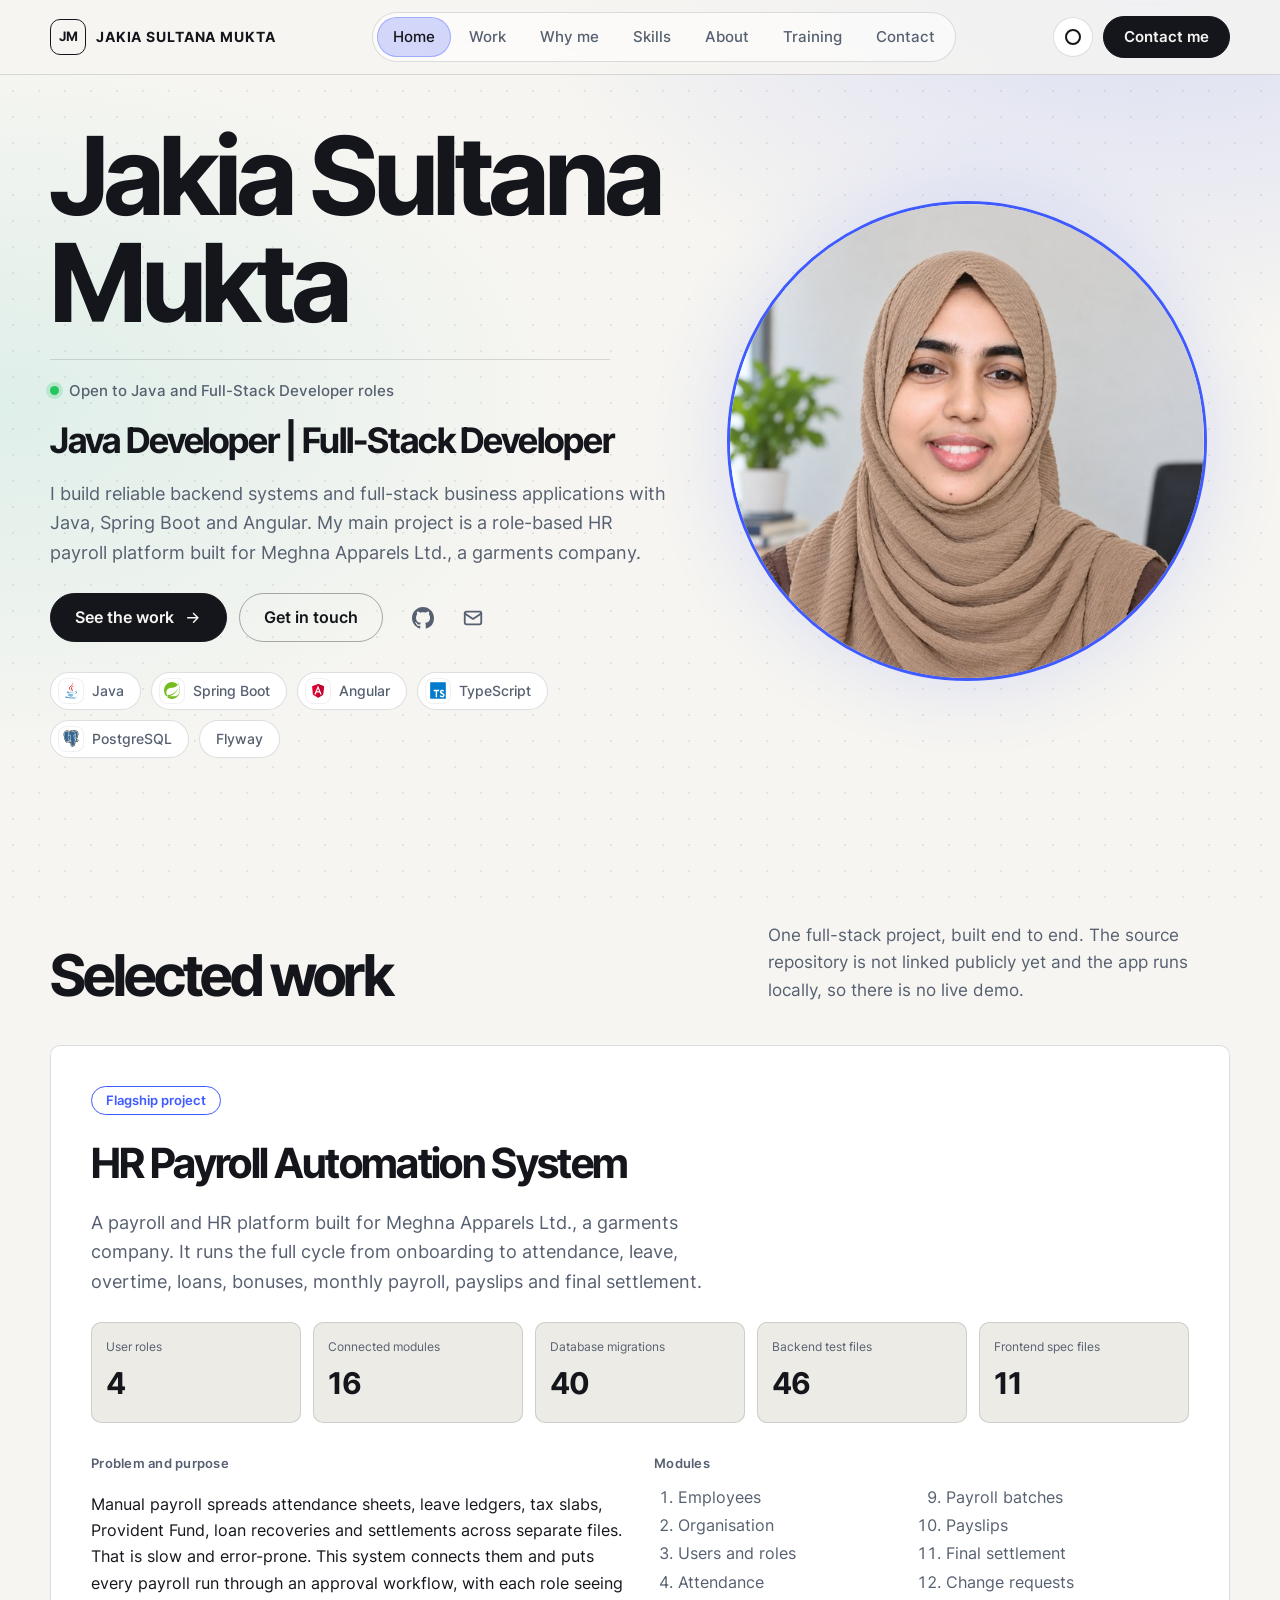
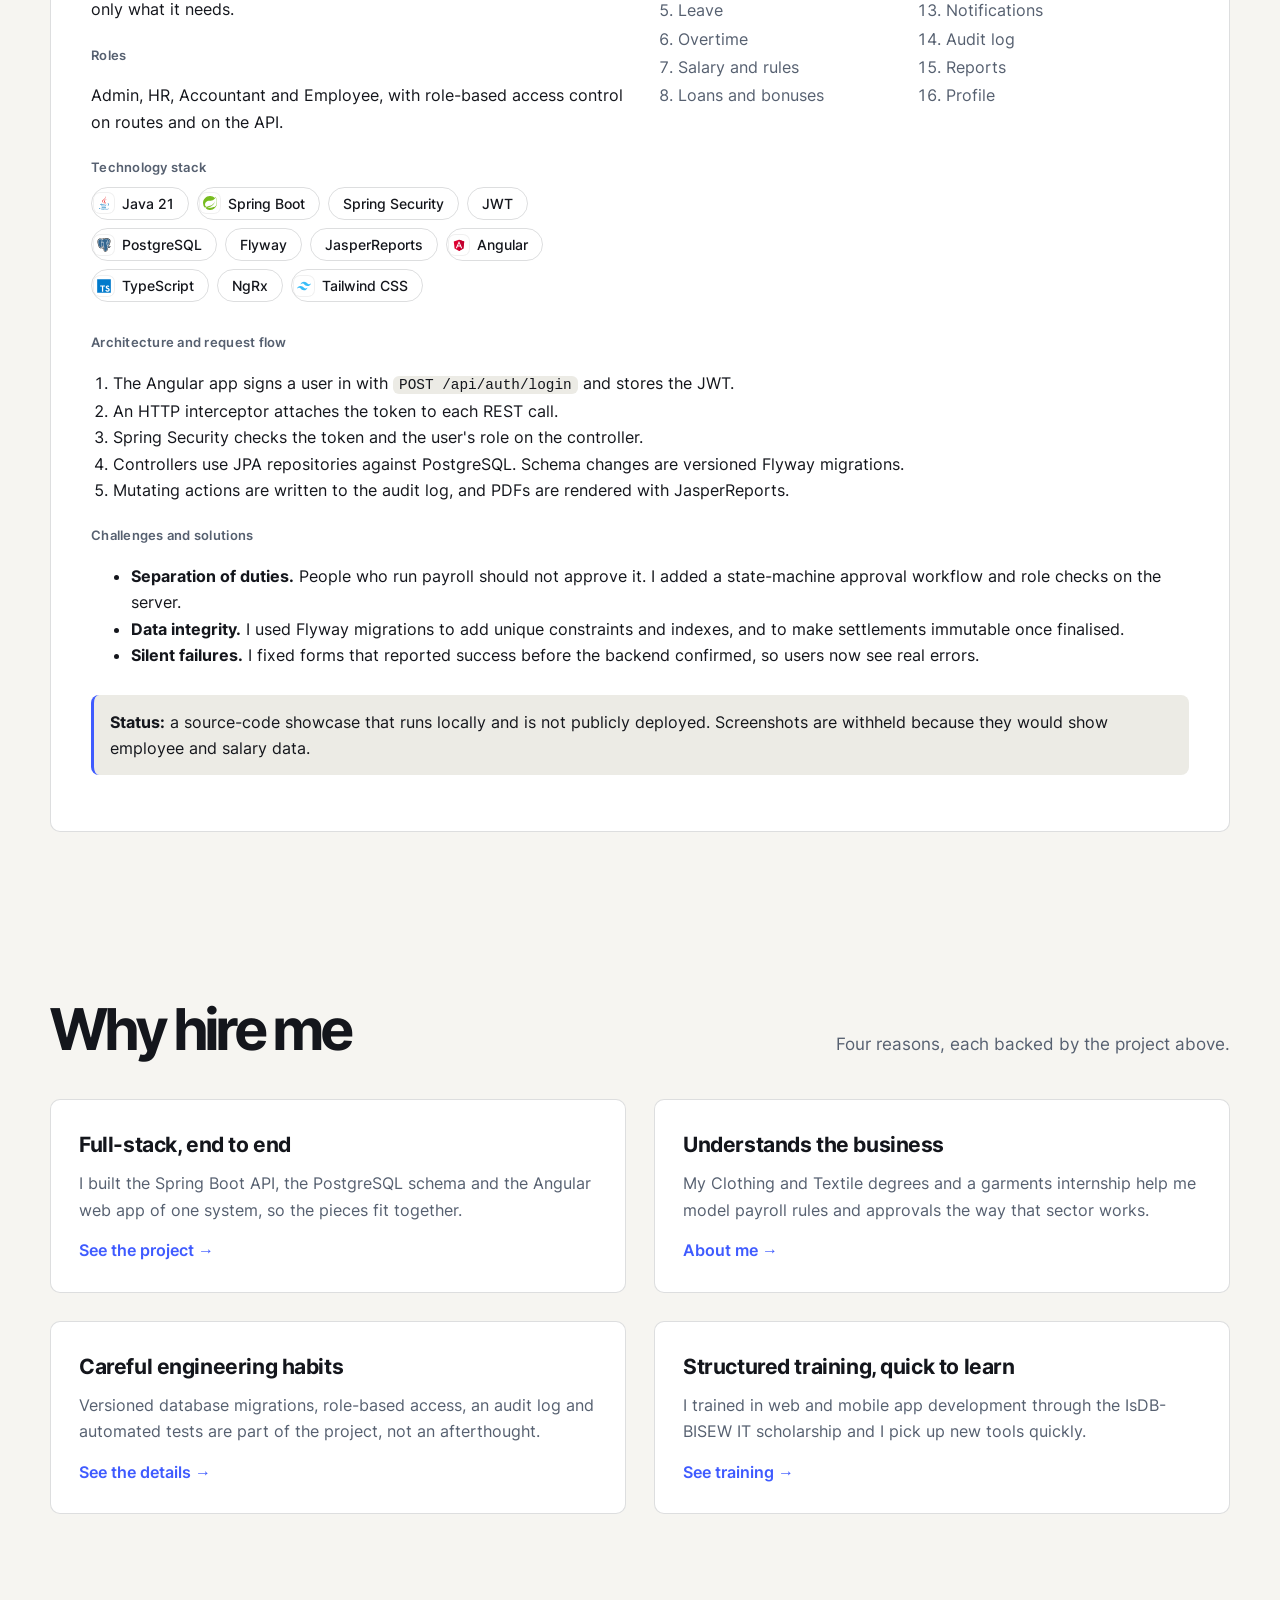
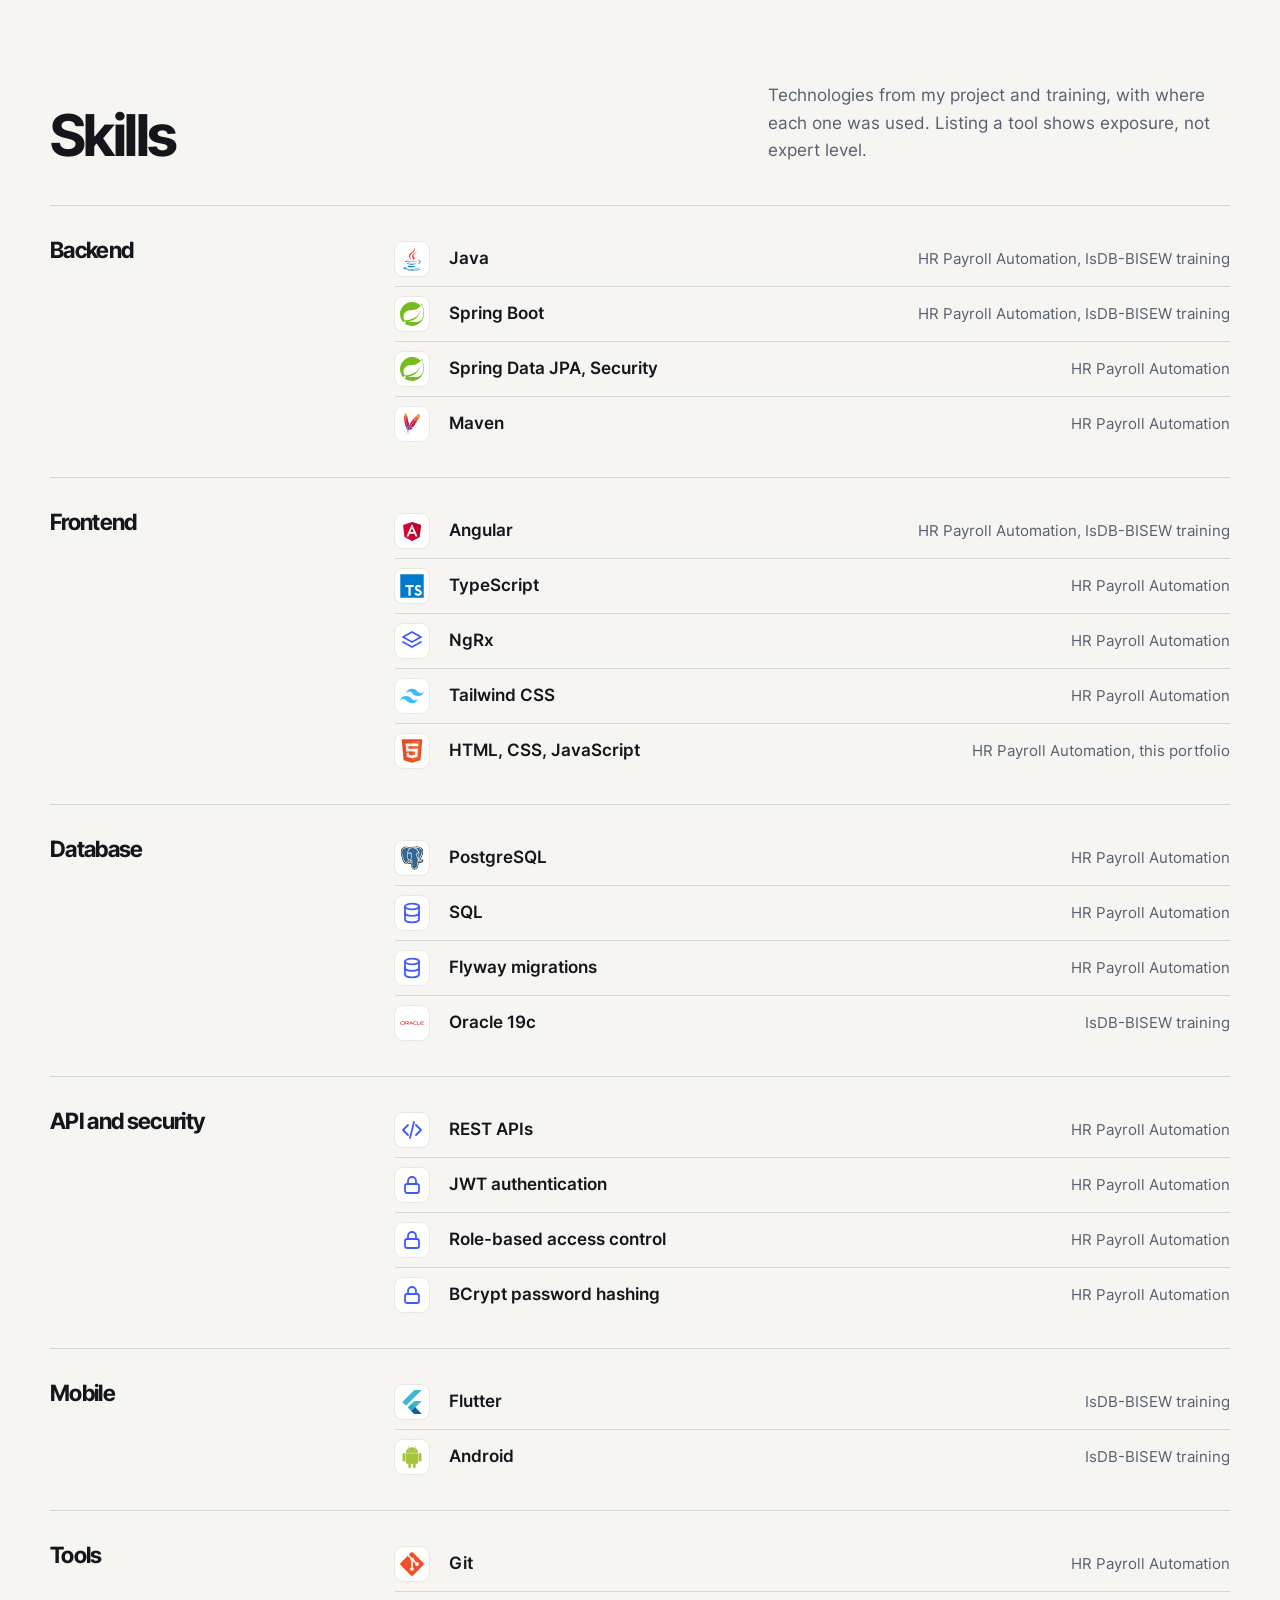
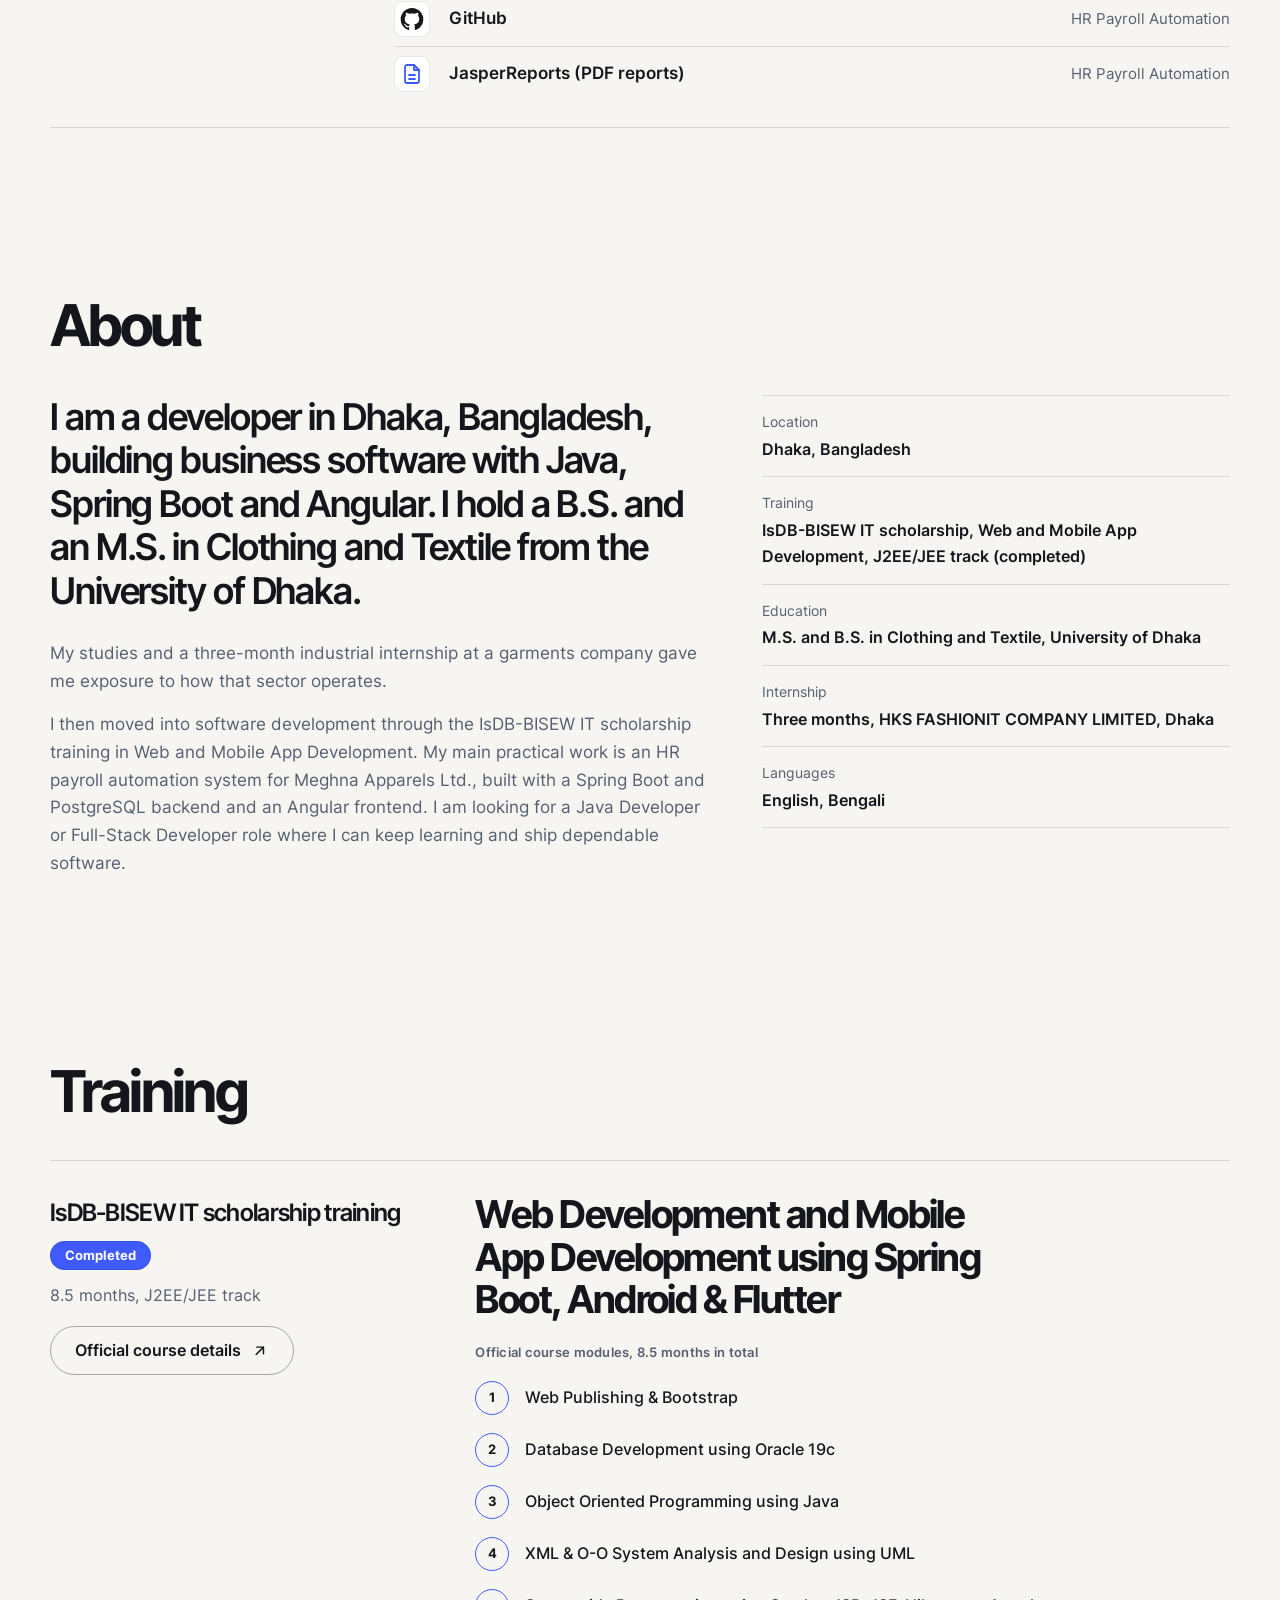
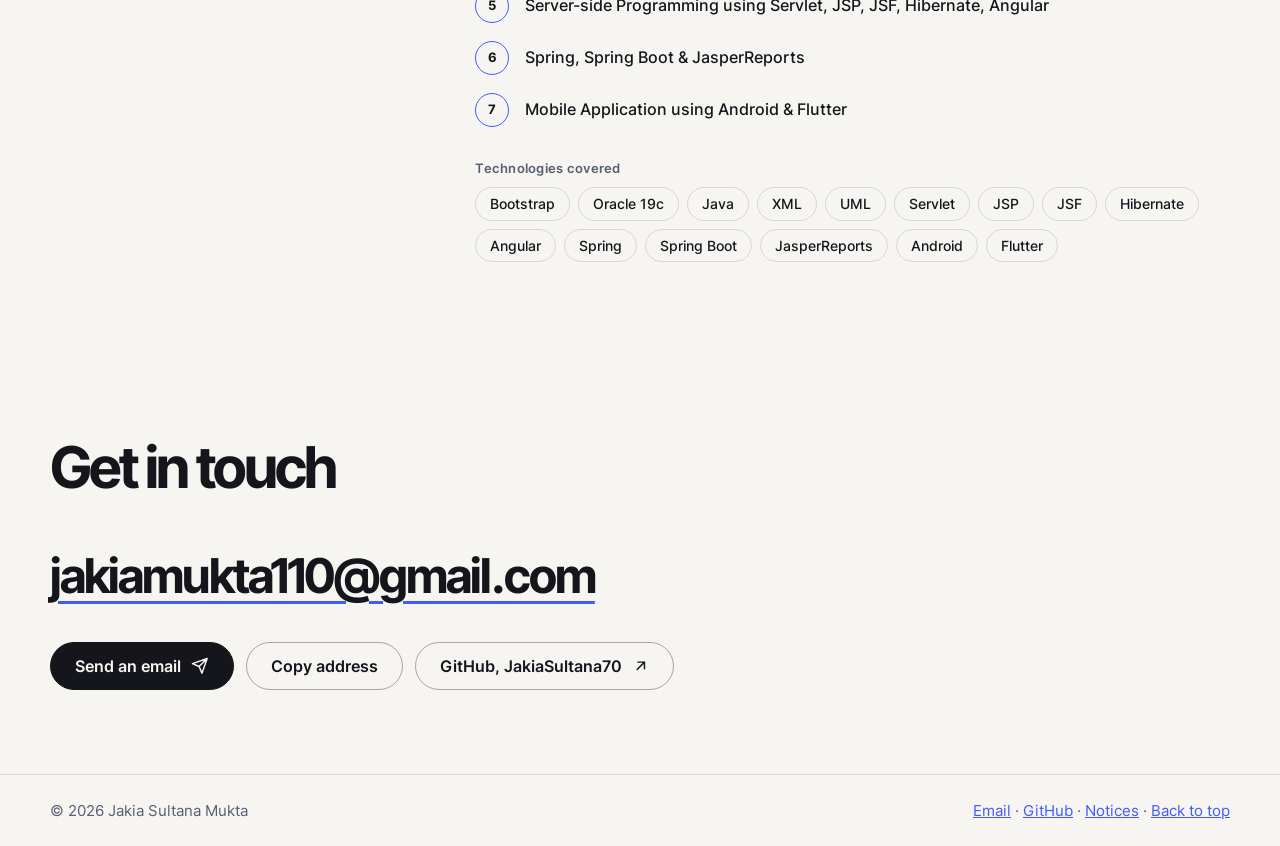
==== index.html @ d638c85c "Add portfolio website Static HTML/CSS/JS portfolio for Jakia Sultana Mukta, with third-party notices" ====
<!doctype html>
<html lang="en">
<head>
<meta charset="utf-8">
<meta name="viewport" content="width=device-width, initial-scale=1">
<title>Jakia Sultana Mukta | Java &amp; Full-Stack Developer</title>
<meta name="description" content="Portfolio of Jakia Sultana Mukta, a Java and Full-Stack developer in Dhaka, Bangladesh. Spring Boot, Angular, PostgreSQL and a full HR payroll automation project.">
<meta name="theme-color" content="#090b11">
<link rel="icon" href="favicon.svg" type="image/svg+xml">
<meta property="og:type" content="website">
<meta property="og:title" content="Jakia Sultana Mukta | Java &amp; Full-Stack Developer">
<meta property="og:description" content="Java backend and full-stack business applications: Spring Boot, Angular, PostgreSQL.">
<meta property="og:image" content="https://jakiasultana70.github.io/portfolio/assets/images/og-card.png">
<meta property="og:image:width" content="1200">
<meta property="og:image:height" content="630">
<meta property="og:image:alt" content="Jakia Sultana Mukta, Java Developer and Full-Stack Developer, Dhaka, Bangladesh">
<meta name="twitter:card" content="summary_large_image">
<script>
try{var t=localStorage.getItem('theme');if(t==='light'||t==='dark')document.documentElement.setAttribute('data-theme',t)}catch(e){}
document.documentElement.classList.add('js');
</script>
<link rel="preload" href="assets/fonts/inter-latin-wght-normal.woff2" as="font" type="font/woff2" crossorigin>
<link rel="stylesheet" href="styles.css">
</head>
<body>
<a class="skip" href="#main">Skip to content</a>

<header class="site-header">
  <div class="bar container">
    <a class="brand" href="#home" aria-label="Jakia Sultana Mukta, home">
      <span class="logo" aria-hidden="true">JM</span><span class="brand-name">Jakia Sultana Mukta</span>
    </a>
    <nav class="pill" aria-label="Primary">
      <button class="menu-btn" id="menuBtn" aria-expanded="false" aria-controls="navList">Menu</button>
      <ul class="nav-list" id="navList">
        <li><a href="#home">Home</a></li>
        <li><a href="#projects">Work</a></li>
        <li><a href="#why">Why me</a></li>
        <li><a href="#skills">Skills</a></li>
        <li><a href="#about">About</a></li>
        <li><a href="#training">Training</a></li>
        <li><a href="#contact">Contact</a></li>
      </ul>
    </nav>
    <div class="bar-actions">
      <button class="theme-btn" id="themeBtn" type="button" aria-label="Switch to light theme" aria-pressed="true">
        <span class="theme-ico" aria-hidden="true"></span>
      </button>
      <a class="btn solid small" href="#contact">Contact me</a>
    </div>
  </div>
</header>

<main id="main">
<section id="home" class="hero">
  <div class="container hero-grid">
    <div class="hero-text">
      <h1>Jakia Sultana <span>Mukta</span></h1>
      <p class="avail"><span class="dot" aria-hidden="true"></span>Open to Java and Full-Stack Developer roles</p>
      <p class="role">Java Developer | Full-Stack Developer</p>
      <p class="lead">I build reliable backend systems and full-stack business applications with Java, Spring Boot and Angular. My main project is a role-based HR payroll platform built for Meghna Apparels Ltd., a garments company.</p>
      <div class="cta">
        <a class="btn solid" href="#projects">See the work <svg class="ico arrow" viewBox="0 0 24 24" fill="none" stroke="currentColor" stroke-width="2" stroke-linecap="round" stroke-linejoin="round" aria-hidden="true" focusable="false"><path d="M5 12h14M13 6l6 6-6 6"/></svg></a>
        <a class="btn" href="#contact">Get in touch</a>
        <ul class="socials" aria-label="Social links">
          <li><a href="https://github.com/JakiaSultana70" target="_blank" rel="noopener noreferrer" aria-label="Visit my GitHub profile (opens in a new tab)"><svg class="" viewBox="0 0 16 16" aria-hidden="true" focusable="false"><path fill="currentColor" d="M8 0C3.58 0 0 3.58 0 8c0 3.54 2.29 6.53 5.47 7.59.4.07.55-.17.55-.38 0-.19-.01-.82-.01-1.49-2.01.37-2.53-.49-2.69-.94-.09-.23-.48-.94-.82-1.13-.28-.15-.68-.52-.01-.53.63-.01 1.08.58 1.23.82.72 1.21 1.87.87 2.33.66.07-.52.28-.87.51-1.07-1.78-.2-3.64-.89-3.64-3.95 0-.87.31-1.59.82-2.15-.08-.2-.36-1.02.08-2.12 0 0 .67-.21 2.2.82.64-.18 1.32-.27 2-.27.68 0 1.36.09 2 .27 1.53-1.04 2.2-.82 2.2-.82.44 1.1.16 1.92.08 2.12.51.56.82 1.27.82 2.15 0 3.07-1.87 3.75-3.65 3.95.29.25.54.73.54 1.48 0 1.07-.01 1.93-.01 2.2 0 .21.15.46.55.38A8.01 8.01 0 0 0 16 8c0-4.42-3.58-8-8-8z"/></svg></a></li>
          <li><a href="mailto:jakiamukta110@gmail.com" aria-label="Email Jakia"><svg class="ico " viewBox="0 0 24 24" fill="none" stroke="currentColor" stroke-width="2" stroke-linecap="round" stroke-linejoin="round" aria-hidden="true" focusable="false"><rect x="3" y="5" width="18" height="14" rx="2"/><path d="M3 7l9 6 9-6"/></svg></a></li>
        </ul>
      </div>
      <ul class="chips" aria-label="Main technologies">
        <li><a href="#skills"><span class="tile"><img src="assets/icons/java.svg" width="20" height="20" alt=""></span>Java</a></li><li><a href="#skills"><span class="tile"><img src="assets/icons/spring.svg" width="20" height="20" alt=""></span>Spring Boot</a></li><li><a href="#skills"><span class="tile"><img src="assets/icons/angular.svg" width="20" height="20" alt=""></span>Angular</a></li><li><a href="#skills"><span class="tile"><img src="assets/icons/typescript.svg" width="20" height="20" alt=""></span>TypeScript</a></li><li><a href="#skills"><span class="tile"><img src="assets/icons/postgresql.svg" width="20" height="20" alt=""></span>PostgreSQL</a></li><li><a href="#skills">Flyway</a></li>
      </ul>
    </div>
    <div class="photo-wrap">
      <img id="profileImg" class="photo" src="assets/images/profile.jpg" width="320" height="320" alt="Portrait of Jakia Sultana Mukta" fetchpriority="high">
      <div id="profileFallback" class="photo photo-fallback" role="img" aria-label="Initials JM" hidden>JM</div>
    </div>
  </div>
</section>

<section id="projects" class="section">
  <div class="container">
    <div class="head"><h2>Selected work</h2><p class="sub">One full-stack project, built end to end. The source repository is not linked publicly yet and the app runs locally, so there is no live demo.</p></div>
    <article class="project">
      <header>
        <p class="badge">Flagship project</p>
        <h3>HR Payroll Automation System</h3>
        <p class="lead">A payroll and HR platform built for Meghna Apparels Ltd., a garments company. It runs the full cycle from onboarding to attendance, leave, overtime, loans, bonuses, monthly payroll, payslips and final settlement.</p>
      </header>

      <dl class="stats">
        <div><dt>User roles</dt><dd>4</dd></div>
        <div><dt>Connected modules</dt><dd>16</dd></div>
        <div><dt>Database migrations</dt><dd>40</dd></div>
        <div><dt>Backend test files</dt><dd>46</dd></div>
        <div><dt>Frontend spec files</dt><dd>11</dd></div>
      </dl>

      <div class="grid cols-2">
        <div>
          <h4>Problem and purpose</h4>
          <p>Manual payroll spreads attendance sheets, leave ledgers, tax slabs, Provident Fund, loan recoveries and settlements across separate files. That is slow and error-prone. This system connects them and puts every payroll run through an approval workflow, with each role seeing only what it needs.</p>
          <h4>Roles</h4>
          <p>Admin, HR, Accountant and Employee, with role-based access control on routes and on the API.</p>
          <h4>Technology stack</h4>
          <ul class="tags"><li><span class="tile"><img src="assets/icons/java.svg" width="20" height="20" alt=""></span>Java 21</li><li><span class="tile"><img src="assets/icons/spring.svg" width="20" height="20" alt=""></span>Spring Boot</li><li>Spring Security</li><li>JWT</li><li><span class="tile"><img src="assets/icons/postgresql.svg" width="20" height="20" alt=""></span>PostgreSQL</li><li>Flyway</li><li>JasperReports</li><li><span class="tile"><img src="assets/icons/angular.svg" width="20" height="20" alt=""></span>Angular</li><li><span class="tile"><img src="assets/icons/typescript.svg" width="20" height="20" alt=""></span>TypeScript</li><li>NgRx</li><li><span class="tile"><img src="assets/icons/tailwindcss.svg" width="20" height="20" alt=""></span>Tailwind CSS</li></ul>
        </div>
        <div>
          <h4>Modules</h4>
          <ol class="modules">
            <li>Employees</li><li>Organisation</li><li>Users and roles</li><li>Attendance</li><li>Leave</li><li>Overtime</li><li>Salary and rules</li><li>Loans and bonuses</li><li>Payroll batches</li><li>Payslips</li><li>Final settlement</li><li>Change requests</li><li>Notifications</li><li>Audit log</li><li>Reports</li><li>Profile</li>
          </ol>
        </div>
      </div>

      <h4>Architecture and request flow</h4>
      <ol class="flow">
        <li>The Angular app signs a user in with <code>POST /api/auth/login</code> and stores the JWT.</li>
        <li>An HTTP interceptor attaches the token to each REST call.</li>
        <li>Spring Security checks the token and the user's role on the controller.</li>
        <li>Controllers use JPA repositories against PostgreSQL. Schema changes are versioned Flyway migrations.</li>
        <li>Mutating actions are written to the audit log, and PDFs are rendered with JasperReports.</li>
      </ol>

      <h4>Challenges and solutions</h4>
      <ul>
        <li><strong>Separation of duties.</strong> People who run payroll should not approve it. I added a state-machine approval workflow and role checks on the server.</li>
        <li><strong>Data integrity.</strong> I used Flyway migrations to add unique constraints and indexes, and to make settlements immutable once finalised.</li>
        <li><strong>Silent failures.</strong> I fixed forms that reported success before the backend confirmed, so users now see real errors.</li>
      </ul>

      <p class="status"><strong>Status:</strong> a source-code showcase that runs locally and is not publicly deployed. Screenshots are withheld because they would show employee and salary data.</p>
    </article>
  </div>
</section>

<section id="why" class="section">
  <div class="container">
    <div class="head"><h2>Why hire me</h2><p class="sub">Four reasons, each backed by the project above.</p></div>
    <div class="grid cols-2">
      <article class="card"><h3>Full-stack, end to end</h3><p>I built the Spring Boot API, the PostgreSQL schema and the Angular web app of one system, so the pieces fit together.</p><a class="more" href="#projects">See the project</a></article>
      <article class="card"><h3>Understands the business</h3><p>My Clothing and Textile degrees and a garments internship help me model payroll rules and approvals the way that sector works.</p><a class="more" href="#about">About me</a></article>
      <article class="card"><h3>Careful engineering habits</h3><p>Versioned database migrations, role-based access, an audit log and automated tests are part of the project, not an afterthought.</p><a class="more" href="#projects">See the details</a></article>
      <article class="card"><h3>Structured training, quick to learn</h3><p>I trained in web and mobile app development through the IsDB-BISEW IT scholarship and I pick up new tools quickly.</p><a class="more" href="#training">See training</a></article>
    </div>
  </div>
</section>

<section id="skills" class="section">
  <div class="container">
    <div class="head"><h2>Skills</h2><p class="sub">Technologies from my project and training, with where each one was used. Listing a tool shows exposure, not expert level.</p></div>
    <div class="skill-list">
      <div class="skill-group"><h3>Backend</h3><ul>
        <li><span class="tile"><img src="assets/icons/java.svg" width="20" height="20" alt=""></span><span class="name">Java</span><em>HR Payroll Automation, IsDB-BISEW training</em></li>
        <li><span class="tile"><img src="assets/icons/spring.svg" width="20" height="20" alt=""></span><span class="name">Spring Boot</span><em>HR Payroll Automation, IsDB-BISEW training</em></li>
        <li><span class="tile"><img src="assets/icons/spring.svg" width="20" height="20" alt=""></span><span class="name">Spring Data JPA, Security</span><em>HR Payroll Automation</em></li>
        <li><span class="tile"><img src="assets/icons/maven.svg" width="20" height="20" alt=""></span><span class="name">Maven</span><em>HR Payroll Automation</em></li>
      </ul></div>
      <div class="skill-group"><h3>Frontend</h3><ul>
        <li><span class="tile"><img src="assets/icons/angular.svg" width="20" height="20" alt=""></span><span class="name">Angular</span><em>HR Payroll Automation, IsDB-BISEW training</em></li>
        <li><span class="tile"><img src="assets/icons/typescript.svg" width="20" height="20" alt=""></span><span class="name">TypeScript</span><em>HR Payroll Automation</em></li>
        <li><span class="tile"><img src="assets/icons/layers.svg" width="20" height="20" alt=""></span><span class="name">NgRx</span><em>HR Payroll Automation</em></li>
        <li><span class="tile"><img src="assets/icons/tailwindcss.svg" width="20" height="20" alt=""></span><span class="name">Tailwind CSS</span><em>HR Payroll Automation</em></li>
        <li><span class="tile"><img src="assets/icons/html5.svg" width="20" height="20" alt=""></span><span class="name">HTML, CSS, JavaScript</span><em>HR Payroll Automation, this portfolio</em></li>
      </ul></div>
      <div class="skill-group"><h3>Database</h3><ul>
        <li><span class="tile"><img src="assets/icons/postgresql.svg" width="20" height="20" alt=""></span><span class="name">PostgreSQL</span><em>HR Payroll Automation</em></li>
        <li><span class="tile"><img src="assets/icons/database.svg" width="20" height="20" alt=""></span><span class="name">SQL</span><em>HR Payroll Automation</em></li>
        <li><span class="tile"><img src="assets/icons/database.svg" width="20" height="20" alt=""></span><span class="name">Flyway migrations</span><em>HR Payroll Automation</em></li>
        <li><span class="tile"><img src="assets/icons/oracle.svg" width="20" height="20" alt=""></span><span class="name">Oracle 19c</span><em>IsDB-BISEW training</em></li>
      </ul></div>
      <div class="skill-group"><h3>API and security</h3><ul>
        <li><span class="tile"><img src="assets/icons/api.svg" width="20" height="20" alt=""></span><span class="name">REST APIs</span><em>HR Payroll Automation</em></li>
        <li><span class="tile"><img src="assets/icons/lock.svg" width="20" height="20" alt=""></span><span class="name">JWT authentication</span><em>HR Payroll Automation</em></li>
        <li><span class="tile"><img src="assets/icons/lock.svg" width="20" height="20" alt=""></span><span class="name">Role-based access control</span><em>HR Payroll Automation</em></li>
        <li><span class="tile"><img src="assets/icons/lock.svg" width="20" height="20" alt=""></span><span class="name">BCrypt password hashing</span><em>HR Payroll Automation</em></li>
      </ul></div>
      <div class="skill-group"><h3>Mobile</h3><ul>
        <li><span class="tile"><img src="assets/icons/flutter.svg" width="20" height="20" alt=""></span><span class="name">Flutter</span><em>IsDB-BISEW training</em></li>
        <li><span class="tile"><img src="assets/icons/android.svg" width="20" height="20" alt=""></span><span class="name">Android</span><em>IsDB-BISEW training</em></li>
      </ul></div>
      <div class="skill-group"><h3>Tools</h3><ul>
        <li><span class="tile"><img src="assets/icons/git.svg" width="20" height="20" alt=""></span><span class="name">Git</span><em>HR Payroll Automation</em></li>
        <li><span class="tile"><img src="assets/icons/github.svg" width="20" height="20" alt=""></span><span class="name">GitHub</span><em>HR Payroll Automation</em></li>
        <li><span class="tile"><img src="assets/icons/report.svg" width="20" height="20" alt=""></span><span class="name">JasperReports (PDF reports)</span><em>HR Payroll Automation</em></li>
      </ul></div>
    </div>
    </div>
</section>

<section id="about" class="section">
  <div class="container">
    <div class="head"><h2>About</h2></div>
    <div class="about-grid">
      <div class="prose">
        <p class="about-lead">I am a developer in Dhaka, Bangladesh, building business software with Java, Spring Boot and Angular. <span>I hold a B.S. and an M.S. in Clothing and Textile from the University of Dhaka.</span></p>
        <p>My studies and a three-month industrial internship at a garments company gave me exposure to how that sector operates.</p>
        <p>I then moved into software development through the IsDB-BISEW IT scholarship training in Web and Mobile App Development. My main practical work is an HR payroll automation system for Meghna Apparels Ltd., built with a Spring Boot and PostgreSQL backend and an Angular frontend. I am looking for a Java Developer or Full-Stack Developer role where I can keep learning and ship dependable software.</p>
      </div>
      <dl class="meta-list">
        <div><dt>Location</dt><dd>Dhaka, Bangladesh</dd></div>
        <div><dt>Training</dt><dd>IsDB-BISEW IT scholarship, Web and Mobile App Development, J2EE/JEE track (completed)</dd></div>
        <div><dt>Education</dt><dd>M.S. and B.S. in Clothing and Textile, University of Dhaka</dd></div>
        <div><dt>Internship</dt><dd>Three months, HKS FASHIONIT COMPANY LIMITED, Dhaka</dd></div>
        <div><dt>Languages</dt><dd>English, Bengali</dd></div>
      </dl>
    </div>
  </div>
</section>

<section id="training" class="section">
  <div class="container">
    <div class="head"><h2>Training</h2></div>
    <!-- Course title, modules, technologies and 8.5-month duration are from the official IsDB-BISEW course page. The J2EE/JEE track label is from the owner. -->
    <article class="training">
      <div class="training-side">
        <h3>IsDB-BISEW IT scholarship training</h3>
        <p class="pill status-done">Completed</p>
        <p class="muted">8.5 months, J2EE/JEE track</p>
        <p><a class="btn" href="https://apply.idb-bisew.info/Home/CourseDeatils/1" target="_blank" rel="noopener noreferrer">Official course details <svg class="ico" viewBox="0 0 24 24" fill="none" stroke="currentColor" stroke-width="2" stroke-linecap="round" stroke-linejoin="round" aria-hidden="true" focusable="false"><path d="M7 17L17 7M8 7h9v9"/></svg><span class="sr-only"> (opens in a new tab)</span></a></p>
      </div>
      <div class="training-main">
        <p class="training-title">Web Development and Mobile App Development using Spring Boot, Android &amp; Flutter</p>
        <h4>Official course modules, 8.5 months in total</h4>
        <ol class="steps">
          <li>Web Publishing &amp; Bootstrap</li>
          <li>Database Development using Oracle 19c</li>
          <li>Object Oriented Programming using Java</li>
          <li>XML &amp; O-O System Analysis and Design using UML</li>
          <li>Server-side Programming using Servlet, JSP, JSF, Hibernate, Angular</li>
          <li>Spring, Spring Boot &amp; JasperReports</li>
          <li>Mobile Application using Android &amp; Flutter</li>
        </ol>
        <h4>Technologies covered</h4>
        <ul class="tags">
          <li>Bootstrap</li><li>Oracle 19c</li><li>Java</li><li>XML</li><li>UML</li><li>Servlet</li><li>JSP</li><li>JSF</li><li>Hibernate</li><li>Angular</li><li>Spring</li><li>Spring Boot</li><li>JasperReports</li><li>Android</li><li>Flutter</li>
        </ul>
      </div>
    </article>
  </div>
</section>

<section id="contact" class="section">
  <div class="container">
    <div class="head"><h2>Get in touch</h2></div>
    <p class="email"><a href="mailto:jakiamukta110@gmail.com">jakiamukta110@gmail.com</a></p>
    <div class="cta">
      <a class="btn solid" href="mailto:jakiamukta110@gmail.com">Send an email <svg class="ico" viewBox="0 0 24 24" fill="none" stroke="currentColor" stroke-width="2" stroke-linecap="round" stroke-linejoin="round" aria-hidden="true" focusable="false"><path d="M22 2L11 13M22 2l-7 20-4-9-9-4z"/></svg></a>
      <button class="btn" type="button" id="copyBtn" data-email="jakiamukta110@gmail.com">Copy address</button>
      <a class="btn" href="https://github.com/JakiaSultana70" target="_blank" rel="noopener noreferrer" aria-label="Visit my GitHub profile (opens in a new tab)">GitHub, JakiaSultana70 <svg class="ico" viewBox="0 0 24 24" fill="none" stroke="currentColor" stroke-width="2" stroke-linecap="round" stroke-linejoin="round" aria-hidden="true" focusable="false"><path d="M7 17L17 7M8 7h9v9"/></svg></a>
    </div>
    <p class="sr-only" id="copyStatus" role="status" aria-live="polite"></p>
  </div>
</section>
</main>

<footer class="site-footer">
  <div class="container">
    <p>&copy; <span id="year">2026</span> Jakia Sultana Mukta</p>
    <p><a href="mailto:jakiamukta110@gmail.com">Email</a> &middot; <a href="https://github.com/JakiaSultana70" target="_blank" rel="noopener noreferrer" aria-label="Visit my GitHub profile (opens in a new tab)">GitHub</a> &middot; <a href="THIRD_PARTY_NOTICES.html">Notices</a> &middot; <a href="#home">Back to top</a></p>
  </div>
</footer>
<script src="script.js"></script>
</body>
</html>
---- styles.css ----
@font-face{font-family:"Inter Variable";src:url(assets/fonts/inter-latin-wght-normal.woff2) format("woff2");font-weight:100 900;font-display:swap}
@font-face{font-family:"Inter Tight Variable";src:url(assets/fonts/inter-tight-latin-wght-normal.woff2) format("woff2");font-weight:100 900;font-display:swap}
:root{color-scheme:dark;--bg:#090b11;--bg2:#0d1018;--surface:#121620;--text:#ece9e2;--muted:#a3a8b6;--brand:#8499ff;--brand-strong:#3f5bff;--on-brand:#fff;--line:rgba(236,233,226,.13);--line-strong:rgba(236,233,226,.3);--card:rgba(255,255,255,.03);--glow1:rgba(63,91,255,.45);--glow2:rgba(20,184,166,.12);--dot:rgba(236,233,226,.09);--r:10px;--ease:cubic-bezier(.22,1,.36,1);--display:"Inter Tight Variable","Inter Variable","Segoe UI",Helvetica,Arial,sans-serif;--body:"Inter Variable","Segoe UI",Helvetica,Arial,sans-serif}
@media (prefers-color-scheme:light){:root:not([data-theme]){color-scheme:light;--bg:#f6f5f1;--bg2:#ecebe5;--surface:#fff;--text:#14161c;--muted:#566070;--brand:#3f5bff;--brand-strong:#3f5bff;--line:rgba(20,22,28,.14);--line-strong:rgba(20,22,28,.35);--card:#fff;--glow1:rgba(63,91,255,.16);--glow2:rgba(20,184,166,.1);--dot:rgba(20,22,28,.08)}}
:root[data-theme=light]{color-scheme:light;--bg:#f6f5f1;--bg2:#ecebe5;--surface:#fff;--text:#14161c;--muted:#566070;--brand:#3f5bff;--brand-strong:#3f5bff;--line:rgba(20,22,28,.14);--line-strong:rgba(20,22,28,.35);--card:#fff;--glow1:rgba(63,91,255,.16);--glow2:rgba(20,184,166,.1);--dot:rgba(20,22,28,.08)}
*{box-sizing:border-box}
html{scroll-behavior:smooth;scroll-padding-top:84px;overflow-x:clip}
body{margin:0;font:16px/1.65 var(--body);color:var(--text);background:radial-gradient(900px 560px at 90% -5%,var(--glow1),transparent 70%),radial-gradient(800px 500px at 0% 45%,var(--glow2),transparent 70%),radial-gradient(circle,var(--dot) 1px,transparent 1.5px) 0 0/26px 26px,var(--bg);background-attachment:fixed;-webkit-font-smoothing:antialiased}
.container{width:min(1180px,100% - 32px);margin-inline:auto}
a{color:var(--brand)}
.sr-only{position:absolute;width:1px;height:1px;overflow:hidden;clip:rect(0 0 0 0);white-space:nowrap}
.skip{position:absolute;left:-999px;top:8px;background:var(--text);color:var(--bg);padding:8px 14px;border-radius:8px;z-index:100}
.skip:focus{left:8px}
:focus-visible{outline:3px solid var(--brand);outline-offset:3px}
.ico{width:1.1em;height:1.1em;flex:none}

/* header */
.site-header{position:sticky;top:0;z-index:50;padding:12px 0;background:color-mix(in srgb,var(--bg) 78%,transparent);backdrop-filter:blur(14px);-webkit-backdrop-filter:blur(14px);border-bottom:1px solid var(--line)}
.bar{display:flex;align-items:center;justify-content:space-between;gap:12px;flex-wrap:wrap}
.brand{display:flex;align-items:center;gap:10px;color:var(--text);text-decoration:none;font-weight:700;letter-spacing:.06em;text-transform:uppercase;font-size:.9rem}
.logo{display:grid;place-items:center;width:36px;height:36px;border-radius:10px;border:1.5px solid var(--text);color:var(--text);font-size:.82rem;letter-spacing:0}
.pill{background:color-mix(in srgb,var(--surface) 60%,transparent);border:1px solid var(--line);border-radius:999px;padding:4px}
.nav-list{display:flex;gap:2px;list-style:none;margin:0;padding:0}
.nav-list a{display:block;padding:7px 15px;border-radius:999px;color:var(--muted);text-decoration:none;font-size:.92rem;font-weight:500;border:1px solid transparent;transition:color .2s,background .2s}
.nav-list a:hover{color:var(--text)}
.nav-list a.active{background:color-mix(in srgb,var(--brand-strong) 22%,transparent);border-color:color-mix(in srgb,var(--brand) 35%,transparent);color:var(--text)}
.menu-btn{display:none;font:inherit;background:none;border:0;color:var(--text);padding:7px 16px;border-radius:999px;cursor:pointer}
.bar-actions{display:flex;align-items:center;gap:10px}
.theme-btn{width:40px;height:40px;border-radius:50%;border:1px solid var(--line);background:var(--card);color:var(--text);cursor:pointer;display:grid;place-items:center}
.theme-ico{width:16px;height:16px;border-radius:50%;background:var(--text);box-shadow:inset -5px -3px 0 0 var(--bg)}
:root[data-theme=light] .theme-ico{box-shadow:none;background:transparent;border:2px solid var(--text)}
@media (prefers-color-scheme:light){:root:not([data-theme]) .theme-ico{box-shadow:none;background:transparent;border:2px solid var(--text)}}

/* buttons */
.btn{display:inline-flex;align-items:center;gap:10px;font:inherit;font-weight:600;cursor:pointer;padding:10px 24px;border-radius:999px;border:1.5px solid var(--line-strong);background:transparent;color:var(--text);text-decoration:none;transition:transform .2s var(--ease),border-color .2s,background .2s}
.btn:hover{transform:translateY(-2px);border-color:var(--brand)}
.btn.solid{background:var(--text);color:var(--bg);border-color:var(--text)}
.btn.solid:hover{border-color:var(--text);box-shadow:0 8px 24px -10px var(--brand-strong)}
.btn .arrow{transition:transform .2s var(--ease)}
.btn:hover .arrow{transform:translateX(3px)}
.btn.small{padding:8px 20px;font-size:.92rem}
.cta{display:flex;flex-wrap:wrap;align-items:center;gap:12px;margin-top:26px}
.socials{display:flex;gap:6px;list-style:none;margin:0 0 0 6px;padding:0}
.socials a{display:grid;place-items:center;width:44px;height:44px;border-radius:50%;color:var(--muted);transition:color .2s,background .2s,transform .2s var(--ease)}
.socials a:hover{color:var(--text);background:var(--card);transform:translateY(-2px)}
.socials svg{width:22px;height:22px}

/* hero */
.hero{padding:48px 0 80px}
.hero-grid{display:grid;grid-template-columns:1.2fr 1fr;gap:24px;align-items:center}
h1{font-family:var(--display);font-size:clamp(3.4rem,9.5vw,6.8rem);line-height:.98;letter-spacing:-.04em;font-weight:700;margin:0 0 22px}
h1 span{display:block}
.avail{display:flex;align-items:center;gap:10px;margin:0 0 8px;color:var(--muted);font-size:.95rem;font-weight:500;border-top:1px solid var(--line);padding-top:18px;max-width:560px}
.dot{width:9px;height:9px;border-radius:50%;background:#22c55e;box-shadow:0 0 0 4px rgba(34,197,94,.2)}
.role{font-family:var(--display);font-size:clamp(1.6rem,3.2vw,2.2rem);letter-spacing:-.03em;font-weight:700;margin:0 0 10px}
.lead{color:var(--muted);font-size:1.12rem;max-width:56ch;margin:0}
.chips{list-style:none;display:flex;flex-wrap:wrap;gap:10px;padding:0;margin:30px 0 0}
.chips a{display:flex;align-items:center;gap:9px;border:1px solid var(--line);background:var(--card);border-radius:999px;padding:6px 16px 6px 8px;font-size:.9rem;font-weight:500;color:var(--muted);text-decoration:none;transition:color .2s,border-color .2s,transform .2s var(--ease)}
.chips a:hover{color:var(--text);border-color:var(--brand);transform:translateY(-2px)}
.chips .tile{width:24px;height:24px;border-radius:7px}
.chips a:not(:has(.tile)){padding-left:16px}
.photo-wrap{justify-self:center;width:min(480px,100%)}
.photo{width:100%;height:auto;aspect-ratio:1;object-fit:cover;object-position:center 20%;display:block;border-radius:50%;border:3px solid var(--brand);box-shadow:0 0 80px var(--glow1)}
.photo-fallback{display:grid;place-items:center;font-size:5rem;font-weight:700;background:var(--brand-strong);color:var(--on-brand);border-radius:50%;width:min(340px,72vw);-webkit-mask-image:none;mask-image:none}
.photo-fallback[hidden]{display:none}

/* icon tiles */
.tile{display:grid;place-items:center;flex:none;width:30px;height:30px;border-radius:8px;background:#fff;box-shadow:0 0 0 1px rgba(0,0,0,.06)}
.tile img{display:block;width:70%;height:70%}

/* sections */
.section{padding:84px 0}
.head{display:flex;justify-content:space-between;align-items:flex-end;gap:24px;flex-wrap:wrap;margin-bottom:40px}
h2{font-family:var(--display);font-size:clamp(2.4rem,6vw,3.6rem);line-height:1.02;letter-spacing:-.045em;font-weight:700;margin:0}
.sub{color:var(--muted);max-width:42ch;margin:0;font-size:1.05rem}
h3{margin:0 0 8px;font-size:1.2rem;letter-spacing:-.02em}
h4{margin:22px 0 8px;font-size:.82rem;letter-spacing:.02em;font-weight:600;color:var(--muted)}
.grid{display:grid;gap:20px}
.cols-2{grid-template-columns:1fr 1fr;gap:28px}
.card,.project{background:var(--card);border:1px solid var(--line);border-radius:var(--r);padding:28px}
.card h3{font-size:1.3rem}
.card p{color:var(--muted);margin:0 0 14px}
.more{font-weight:600;text-decoration:none}
.more::after{content:" \2192"}
.project{padding:40px}
.project h3{font-family:var(--display);font-size:clamp(1.8rem,4vw,2.6rem);letter-spacing:-.04em;margin:0 0 10px}
.stats{display:grid;grid-template-columns:repeat(5,1fr);gap:12px;margin:26px 0 8px}
.stats div{border:1px solid var(--line);border-radius:var(--r);padding:14px;background:var(--bg2)}
.stats dt{font-size:.78rem;color:var(--muted);margin:0}
.stats dd{margin:0;font-size:1.9rem;font-weight:700;letter-spacing:-.03em}
.tags{list-style:none;padding:0;margin:8px 0;display:flex;flex-wrap:wrap;gap:8px}
.tags li{display:inline-flex;align-items:center;gap:8px;border:1px solid var(--line);border-radius:999px;padding:4px 14px;font-size:.88rem;font-weight:500}
.tags .tile{width:20px;height:20px;border-radius:6px;margin-left:-8px}
.tags li:has(.tile){padding-left:10px}
.modules{columns:2;column-gap:24px;margin:8px 0;padding-left:24px;color:var(--muted)}
.modules li{padding:1px 0;break-inside:avoid}
.flow{padding-left:22px}
code{background:var(--bg2);padding:1px 6px;border-radius:6px;font-size:.9em}
.status{margin-top:26px;padding:14px 16px;border-left:3px solid var(--brand);background:var(--bg2);border-radius:8px}
.badge{display:inline-block;margin:0 0 14px;padding:3px 14px;border:1px solid var(--brand);border-radius:999px;color:var(--brand);font-size:.8rem;font-weight:600}

/* skills: rows with icons */
.skill-list{border-top:1px solid var(--line)}
.skill-group{display:grid;grid-template-columns:1fr 2.6fr;gap:24px;padding:26px 0;border-bottom:1px solid var(--line)}
.skill-group h3{font-family:var(--display);font-size:1.4rem;letter-spacing:-.03em;margin:0}
.skill-group ul{list-style:none;margin:0;padding:0}
.skill-group li{display:grid;grid-template-columns:40px 1fr auto;align-items:center;gap:14px;padding:10px 0;border-bottom:1px solid var(--line);transition:transform .2s var(--ease)}
.skill-group li:last-child{border-bottom:0}
.skill-group li:hover{transform:translateX(4px)}
.skill-group li .tile{width:34px;height:34px}
.skill-group span.name{font-weight:600;font-size:1.05rem}
.skill-group em{font-style:normal;color:var(--muted);font-size:.92rem;text-align:right}

/* about */
.about-grid{display:grid;grid-template-columns:1.4fr 1fr;gap:56px}
.prose p{margin:0 0 16px;font-size:1.05rem;color:var(--muted);max-width:60ch}
.prose .about-lead{font-family:var(--display);font-size:clamp(1.5rem,3.2vw,2.3rem);line-height:1.18;letter-spacing:-.03em;font-weight:600;color:var(--text);margin-bottom:28px;max-width:none}
.about-lead span{color:var(--text)}
.meta-list{margin:0;border-top:1px solid var(--line)}
.meta-list div{padding:14px 0;border-bottom:1px solid var(--line)}
.meta-list dt{font-size:.9rem;color:var(--muted)}
.meta-list dd{margin:2px 0 0;font-weight:600}

/* education */
.timeline{list-style:none;padding:0;margin:0;display:grid;gap:14px;max-width:720px}
.timeline li{display:flex;justify-content:space-between;align-items:center;gap:16px;background:var(--card);border:1px solid var(--line);border-radius:var(--r);padding:20px 24px}
.timeline p{margin:0;color:var(--muted)}
.timeline .year{font-weight:700;color:var(--text)}

/* training */
.training{display:grid;grid-template-columns:1fr 2fr;gap:48px;padding-top:32px;border-top:1px solid var(--line)}
.training-side h3{font-family:var(--display);font-size:1.5rem;letter-spacing:-.03em;font-weight:600}
.status-done{display:inline-block;margin:0 0 12px;padding:3px 14px;border-radius:999px;font-size:.8rem;font-weight:700;background:var(--brand-strong);color:var(--on-brand)}
.muted{color:var(--muted);margin:0 0 18px}
.training-title{font-family:var(--display);font-size:clamp(1.7rem,3.4vw,2.4rem);line-height:1.1;letter-spacing:-.04em;font-weight:700;margin:0 0 20px;max-width:22ch}
.steps{list-style:none;counter-reset:s;padding:0;margin:8px 0 8px}
.steps li{counter-increment:s;display:flex;gap:16px;align-items:center;padding:9px 0;font-weight:500;transition:transform .2s var(--ease)}
.steps li:hover{transform:translateX(4px)}
.steps li::before{content:counter(s);flex:none;display:grid;place-items:center;width:32px;height:32px;border:1.5px solid var(--brand);border-radius:50%;font-size:.82rem;font-weight:700;color:var(--text)}
.training .tags li{background:transparent}

/* contact */
.email{font-family:var(--display);font-size:clamp(1.6rem,5.2vw,3rem);font-weight:700;letter-spacing:-.04em;margin:0 0 6px;overflow-wrap:anywhere}
.email a{color:var(--text);text-decoration-color:var(--brand);text-decoration-thickness:3px;text-underline-offset:8px}
.site-footer{border-top:1px solid var(--line);padding:24px 0;color:var(--muted);font-size:.92rem}
.site-footer .container{display:flex;justify-content:space-between;flex-wrap:wrap;gap:8px}
.site-footer p{margin:0}

/* reveal and entrance */
.js .section .card,.js .section .project,.js .skill-group,.js .timeline li,.js .training{opacity:0;transform:translateY(16px);transition:opacity .6s var(--ease),transform .6s var(--ease),border-color .2s,box-shadow .2s}
.js .in{opacity:1!important;transform:none!important}
.card:hover{border-color:var(--brand);box-shadow:0 14px 34px -22px var(--brand-strong)}
@keyframes rise{from{opacity:0;transform:translateY(16px)}}
@keyframes pop{from{opacity:0;transform:scale(.96)}}
.js .hero-text>*{animation:rise .7s var(--ease) both}
.js .hero-text>:nth-child(2){animation-delay:.08s}
.js .hero-text>:nth-child(3){animation-delay:.16s}
.js .hero-text>:nth-child(4){animation-delay:.24s}
.js .hero-text>:nth-child(5){animation-delay:.32s}
.js .hero-text>:nth-child(6){animation-delay:.4s}
.js .photo-wrap{animation:pop .9s var(--ease) .15s both}

@media (max-width:980px){
  .bar{flex-wrap:nowrap}
  .brand-name{display:none}
  .pill{position:relative;margin-left:auto}
  .menu-btn{display:block}
  .nav-list{display:none;position:absolute;right:0;top:calc(100% + 8px);flex-direction:column;min-width:180px;background:var(--bg2);border:1px solid var(--line);border-radius:18px;padding:8px}
  .nav-list.open{display:flex}
}
@media (max-width:860px){
  .hero-grid,.about-grid,.cols-2,.training{grid-template-columns:1fr}
  .training{gap:20px}
  .photo-wrap{order:-1;width:min(340px,80%)}
  .stats{grid-template-columns:repeat(2,1fr)}
  .skill-group{grid-template-columns:1fr;gap:8px}
  .about-grid{gap:28px}
}
@media (max-width:560px){
  .project{padding:22px}
  .modules{columns:1}
  .skill-group li{grid-template-columns:40px 1fr}
  .skill-group em{grid-column:2;text-align:left;margin-top:-6px}
  .timeline li{flex-direction:column;align-items:flex-start;gap:4px}
  .section{padding:60px 0}
}
@media (prefers-reduced-motion:reduce){html{scroll-behavior:auto}*{transition:none!important;animation:none!important}.js .section .card,.js .section .project,.js .skill-group,.js .timeline li,.js .training{opacity:1;transform:none}}
@media print{.site-header,.cta,.skip{display:none}}
@media (max-width:420px){.nav-list{right:auto;left:0}}
@media (max-width:360px){.btn.small{padding:8px 14px;font-size:.85rem;white-space:nowrap}.menu-btn{padding:7px 12px}.bar-actions{gap:6px}.bar{gap:8px}}
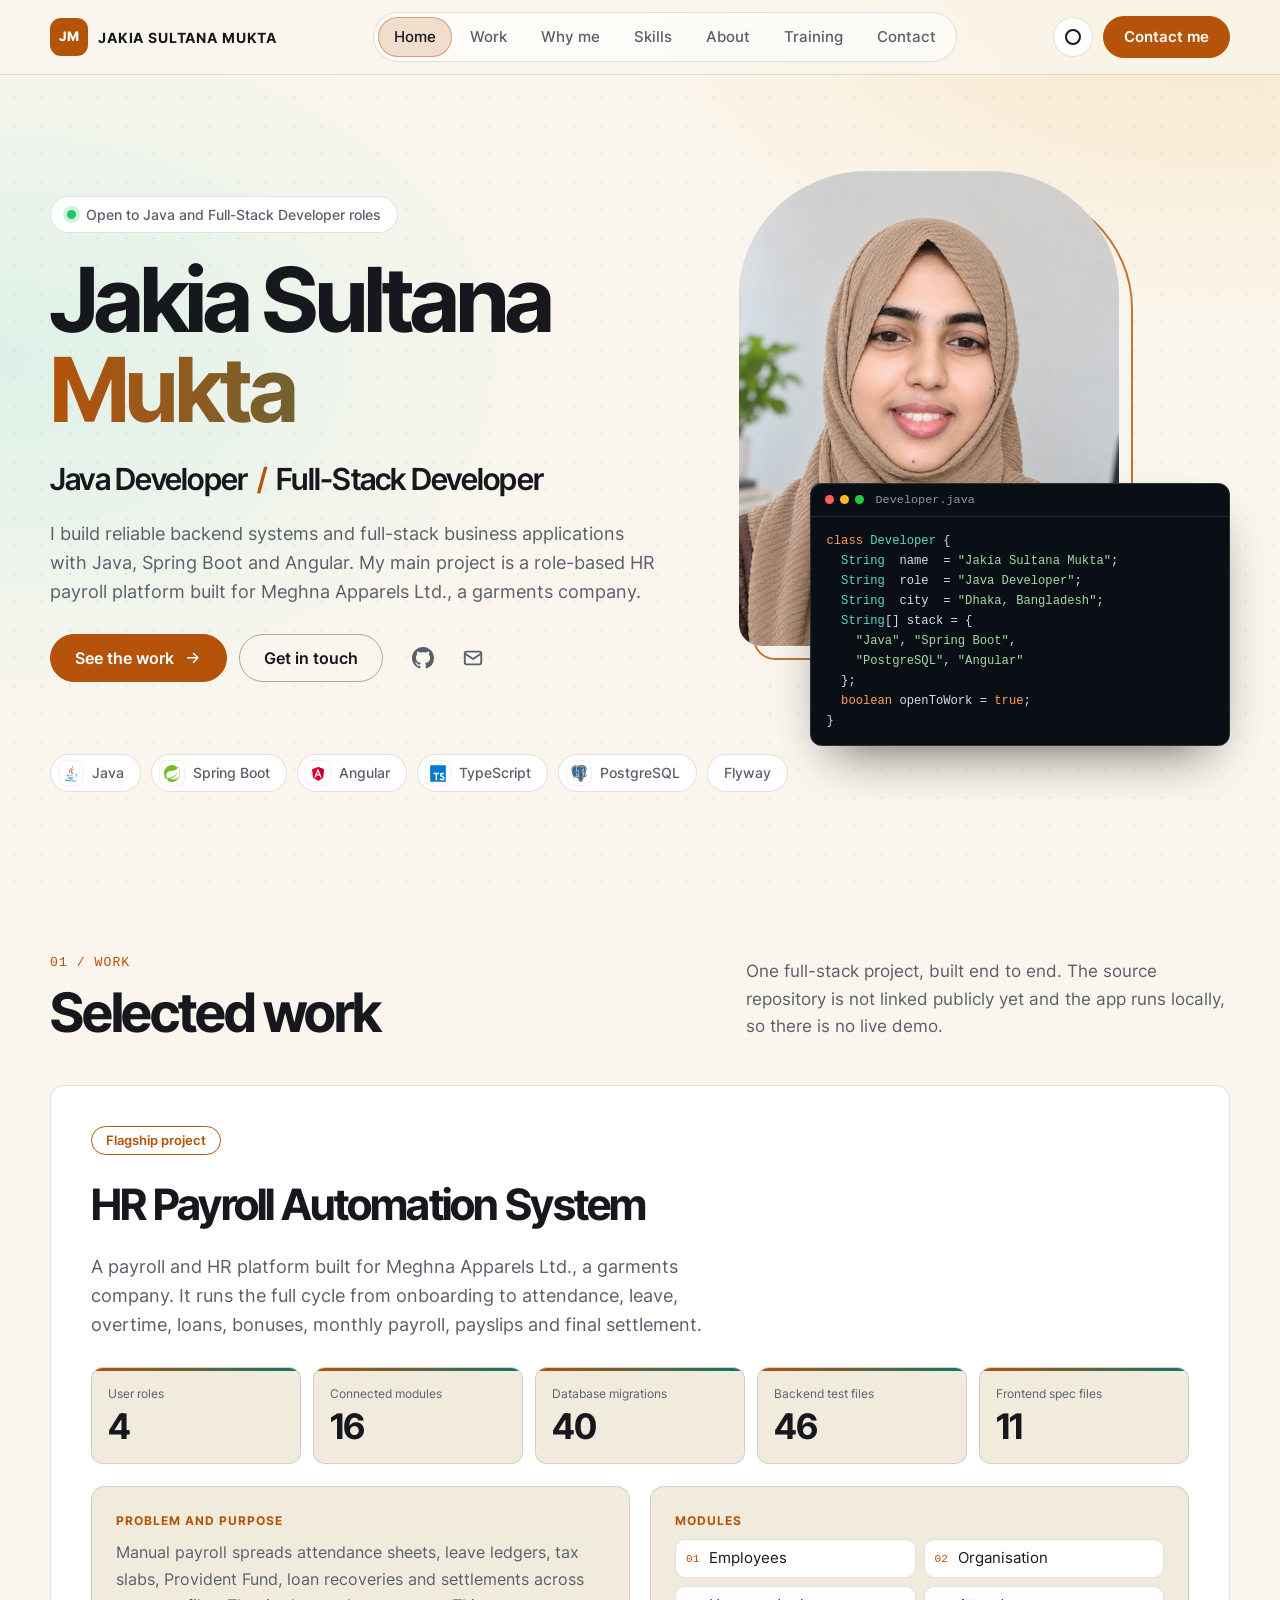
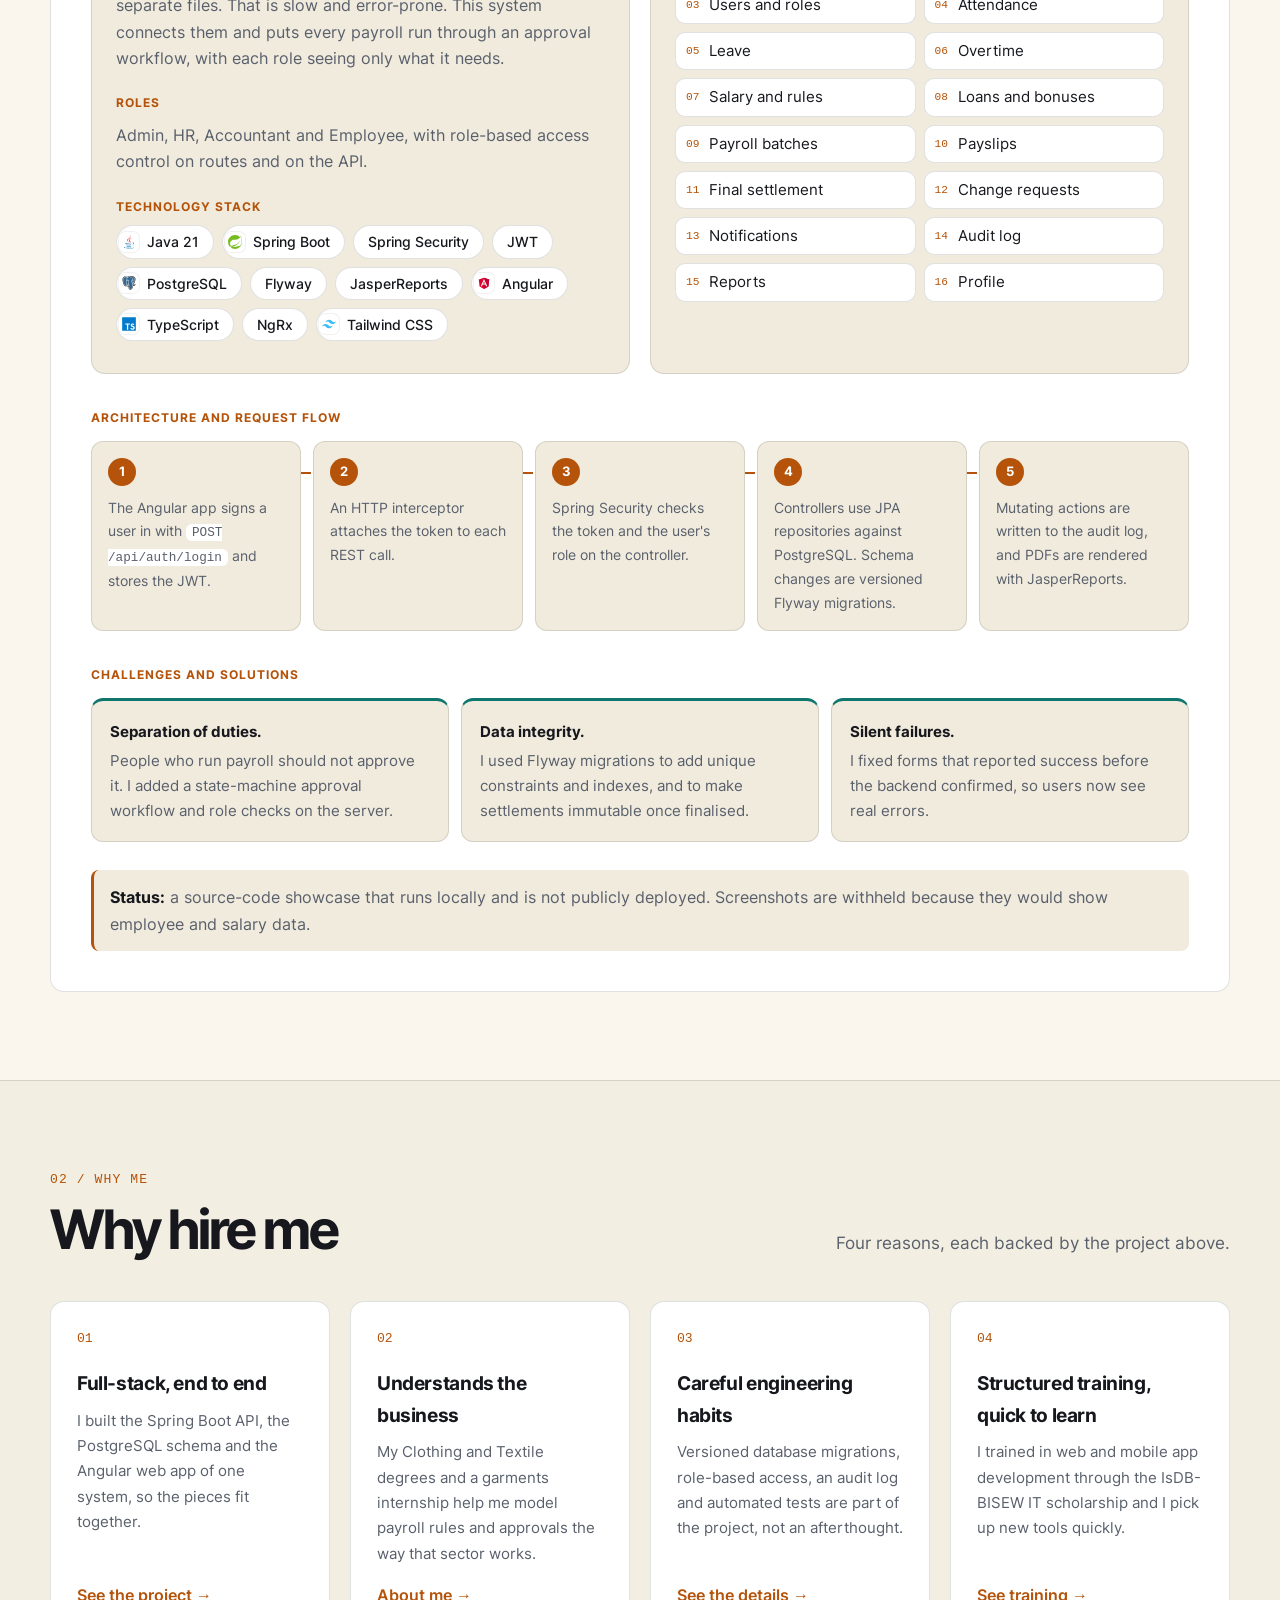
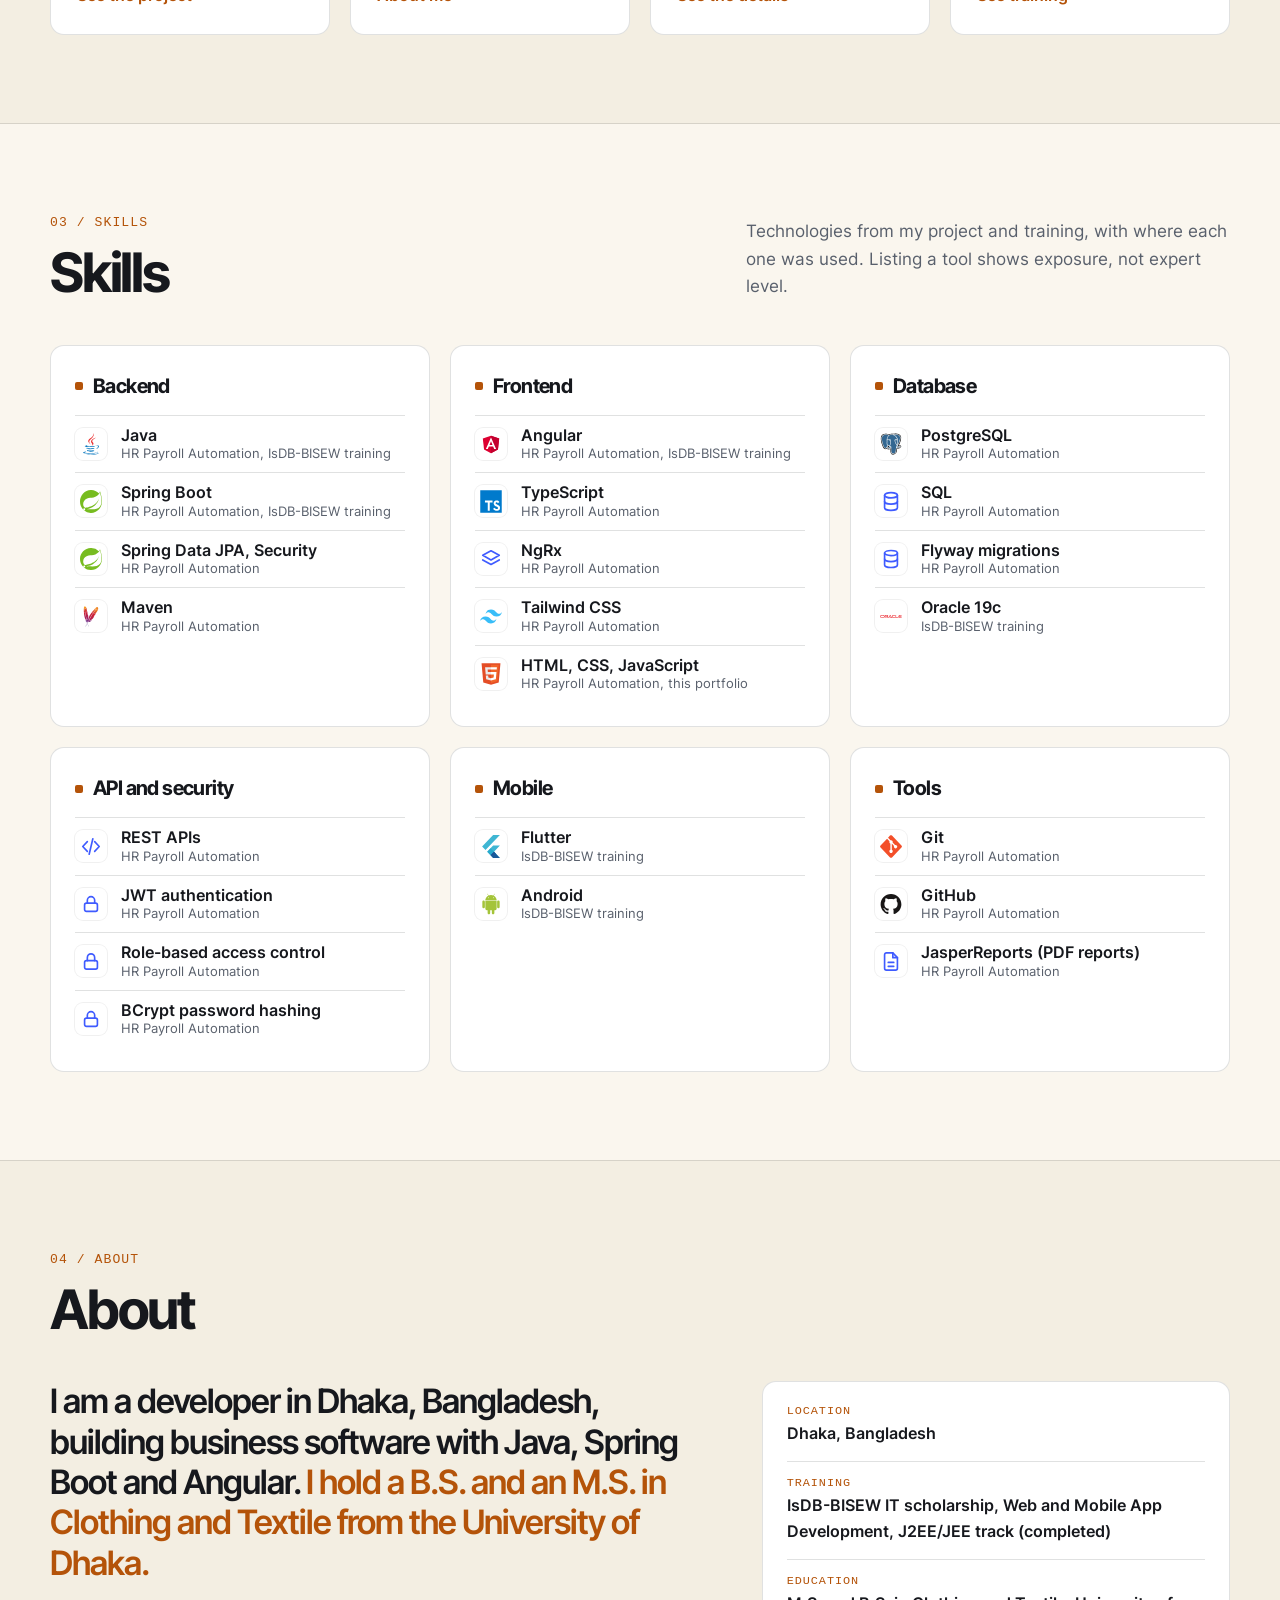
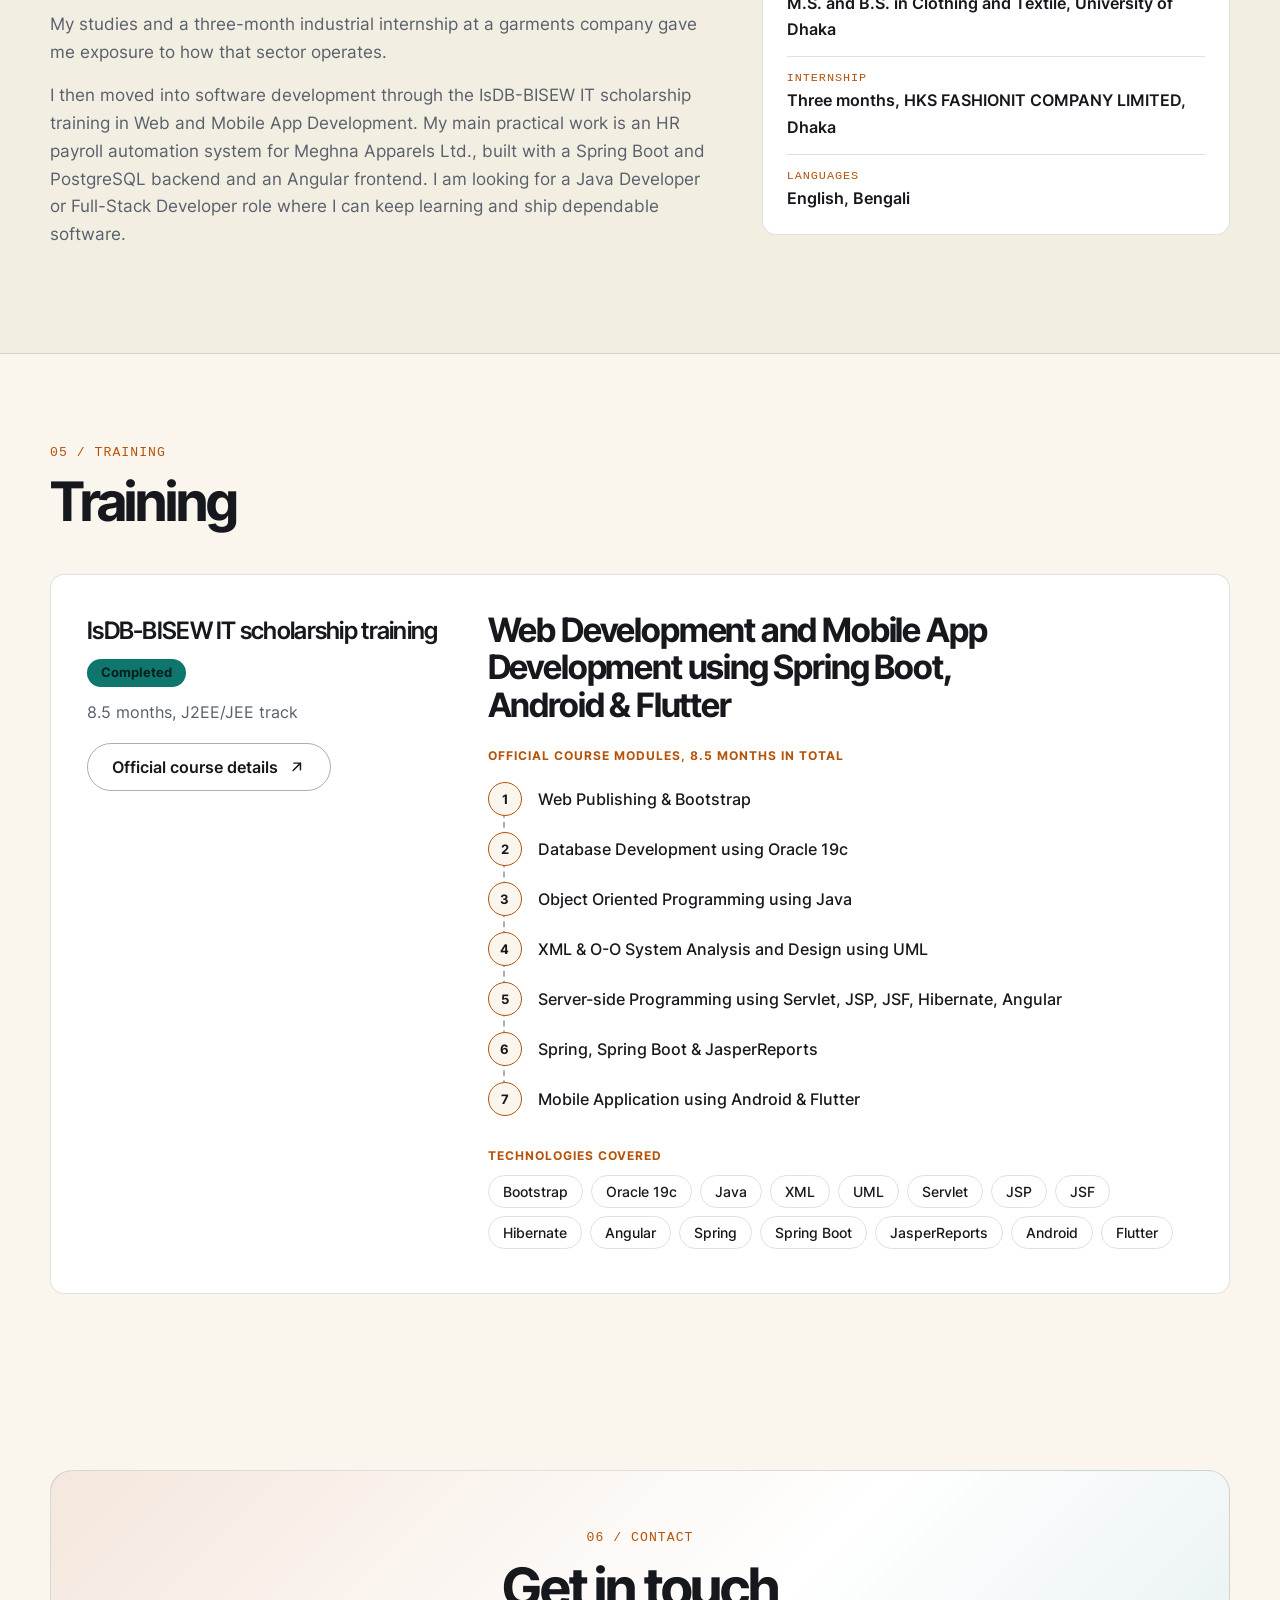
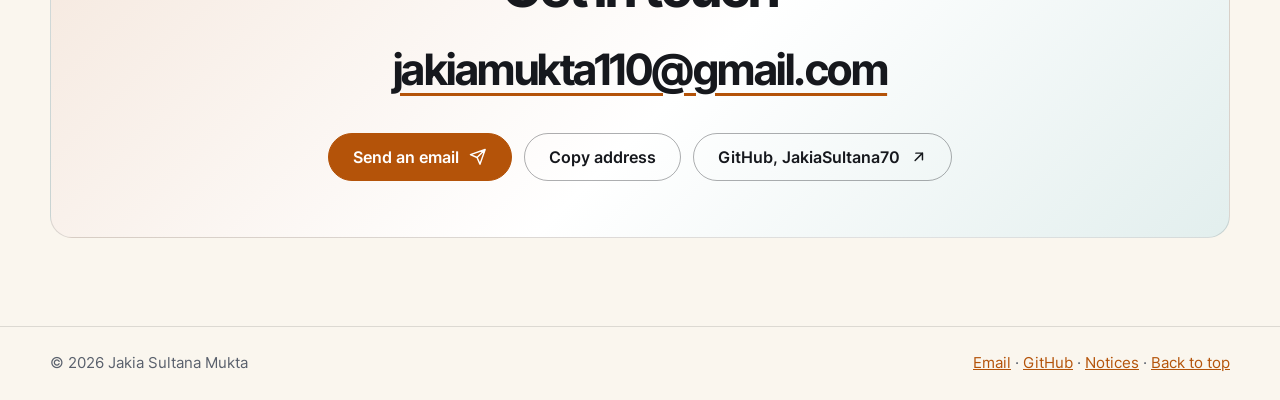
==== commit f8755e87: "Redesign portfolio: new palette, hero code card, card-based sections Rework layout and styling of th" ====
--- a/index.html
+++ b/index.html
@@ -5,7 +5,7 @@
 <meta name="viewport" content="width=device-width, initial-scale=1">
 <title>Jakia Sultana Mukta | Java &amp; Full-Stack Developer</title>
 <meta name="description" content="Portfolio of Jakia Sultana Mukta, a Java and Full-Stack developer in Dhaka, Bangladesh. Spring Boot, Angular, PostgreSQL and a full HR payroll automation project.">
-<meta name="theme-color" content="#090b11">
+<meta name="theme-color" content="#0b1016">
 <link rel="icon" href="favicon.svg" type="image/svg+xml">
 <meta property="og:type" content="website">
 <meta property="og:title" content="Jakia Sultana Mukta | Java &amp; Full-Stack Developer">
@@ -55,34 +55,53 @@
 <section id="home" class="hero">
   <div class="container hero-grid">
     <div class="hero-text">
+      <p class="avail"><span class="dot" aria-hidden="true"></span>Open to Java and Full-Stack Developer roles</p>
       <h1>Jakia Sultana <span>Mukta</span></h1>
-      <p class="avail"><span class="dot" aria-hidden="true"></span>Open to Java and Full-Stack Developer roles</p>
-      <p class="role">Java Developer | Full-Stack Developer</p>
+      <p class="role">Java Developer <i aria-hidden="true">/</i> Full-Stack Developer</p>
       <p class="lead">I build reliable backend systems and full-stack business applications with Java, Spring Boot and Angular. My main project is a role-based HR payroll platform built for Meghna Apparels Ltd., a garments company.</p>
       <div class="cta">
         <a class="btn solid" href="#projects">See the work <svg class="ico arrow" viewBox="0 0 24 24" fill="none" stroke="currentColor" stroke-width="2" stroke-linecap="round" stroke-linejoin="round" aria-hidden="true" focusable="false"><path d="M5 12h14M13 6l6 6-6 6"/></svg></a>
         <a class="btn" href="#contact">Get in touch</a>
         <ul class="socials" aria-label="Social links">
-          <li><a href="https://github.com/JakiaSultana70" target="_blank" rel="noopener noreferrer" aria-label="Visit my GitHub profile (opens in a new tab)"><svg class="" viewBox="0 0 16 16" aria-hidden="true" focusable="false"><path fill="currentColor" d="M8 0C3.58 0 0 3.58 0 8c0 3.54 2.29 6.53 5.47 7.59.4.07.55-.17.55-.38 0-.19-.01-.82-.01-1.49-2.01.37-2.53-.49-2.69-.94-.09-.23-.48-.94-.82-1.13-.28-.15-.68-.52-.01-.53.63-.01 1.08.58 1.23.82.72 1.21 1.87.87 2.33.66.07-.52.28-.87.51-1.07-1.78-.2-3.64-.89-3.64-3.95 0-.87.31-1.59.82-2.15-.08-.2-.36-1.02.08-2.12 0 0 .67-.21 2.2.82.64-.18 1.32-.27 2-.27.68 0 1.36.09 2 .27 1.53-1.04 2.2-.82 2.2-.82.44 1.1.16 1.92.08 2.12.51.56.82 1.27.82 2.15 0 3.07-1.87 3.75-3.65 3.95.29.25.54.73.54 1.48 0 1.07-.01 1.93-.01 2.2 0 .21.15.46.55.38A8.01 8.01 0 0 0 16 8c0-4.42-3.58-8-8-8z"/></svg></a></li>
-          <li><a href="mailto:jakiamukta110@gmail.com" aria-label="Email Jakia"><svg class="ico " viewBox="0 0 24 24" fill="none" stroke="currentColor" stroke-width="2" stroke-linecap="round" stroke-linejoin="round" aria-hidden="true" focusable="false"><rect x="3" y="5" width="18" height="14" rx="2"/><path d="M3 7l9 6 9-6"/></svg></a></li>
+          <li><a href="https://github.com/JakiaSultana70" target="_blank" rel="noopener noreferrer" aria-label="Visit my GitHub profile (opens in a new tab)"><svg viewBox="0 0 16 16" aria-hidden="true" focusable="false"><path fill="currentColor" d="M8 0C3.58 0 0 3.58 0 8c0 3.54 2.29 6.53 5.47 7.59.4.07.55-.17.55-.38 0-.19-.01-.82-.01-1.49-2.01.37-2.53-.49-2.69-.94-.09-.23-.48-.94-.82-1.13-.28-.15-.68-.52-.01-.53.63-.01 1.08.58 1.23.82.72 1.21 1.87.87 2.33.66.07-.52.28-.87.51-1.07-1.78-.2-3.64-.89-3.64-3.95 0-.87.31-1.59.82-2.15-.08-.2-.36-1.02.08-2.12 0 0 .67-.21 2.2.82.64-.18 1.32-.27 2-.27.68 0 1.36.09 2 .27 1.53-1.04 2.2-.82 2.2-.82.44 1.1.16 1.92.08 2.12.51.56.82 1.27.82 2.15 0 3.07-1.87 3.75-3.65 3.95.29.25.54.73.54 1.48 0 1.07-.01 1.93-.01 2.2 0 .21.15.46.55.38A8.01 8.01 0 0 0 16 8c0-4.42-3.58-8-8-8z"/></svg></a></li>
+          <li><a href="mailto:jakiamukta110@gmail.com" aria-label="Email Jakia"><svg class="ico" viewBox="0 0 24 24" fill="none" stroke="currentColor" stroke-width="2" stroke-linecap="round" stroke-linejoin="round" aria-hidden="true" focusable="false"><rect x="3" y="5" width="18" height="14" rx="2"/><path d="M3 7l9 6 9-6"/></svg></a></li>
         </ul>
       </div>
-      <ul class="chips" aria-label="Main technologies">
-        <li><a href="#skills"><span class="tile"><img src="assets/icons/java.svg" width="20" height="20" alt=""></span>Java</a></li><li><a href="#skills"><span class="tile"><img src="assets/icons/spring.svg" width="20" height="20" alt=""></span>Spring Boot</a></li><li><a href="#skills"><span class="tile"><img src="assets/icons/angular.svg" width="20" height="20" alt=""></span>Angular</a></li><li><a href="#skills"><span class="tile"><img src="assets/icons/typescript.svg" width="20" height="20" alt=""></span>TypeScript</a></li><li><a href="#skills"><span class="tile"><img src="assets/icons/postgresql.svg" width="20" height="20" alt=""></span>PostgreSQL</a></li><li><a href="#skills">Flyway</a></li>
-      </ul>
-    </div>
-    <div class="photo-wrap">
-      <img id="profileImg" class="photo" src="assets/images/profile.jpg" width="320" height="320" alt="Portrait of Jakia Sultana Mukta" fetchpriority="high">
-      <div id="profileFallback" class="photo photo-fallback" role="img" aria-label="Initials JM" hidden>JM</div>
-    </div>
+    </div>
+
+    <div class="hero-visual">
+      <div class="photo-wrap">
+        <img id="profileImg" class="photo" src="assets/images/profile.jpg" width="320" height="320" alt="Portrait of Jakia Sultana Mukta" fetchpriority="high">
+        <div id="profileFallback" class="photo photo-fallback" role="img" aria-label="Initials JM" hidden>JM</div>
+      </div>
+      <figure class="code-card" aria-label="Profile summary written as a Java class">
+        <figcaption><span class="lights" aria-hidden="true"><i></i><i></i><i></i></span>Developer.java</figcaption>
+<pre><code><span class="k">class</span> <span class="t">Developer</span> {
+  <span class="t">String</span>  name  = <span class="s">"Jakia Sultana Mukta"</span>;
+  <span class="t">String</span>  role  = <span class="s">"Java Developer"</span>;
+  <span class="t">String</span>  city  = <span class="s">"Dhaka, Bangladesh"</span>;
+  <span class="t">String</span>[] stack = {
+    <span class="s">"Java"</span>, <span class="s">"Spring Boot"</span>,
+    <span class="s">"PostgreSQL"</span>, <span class="s">"Angular"</span>
+  };
+  <span class="k">boolean</span> openToWork = <span class="k">true</span>;
+}</code></pre>
+      </figure>
+    </div>
+  </div>
+
+  <div class="container">
+    <ul class="chips" aria-label="Main technologies">
+      <li><a href="#skills"><span class="tile"><img src="assets/icons/java.svg" width="20" height="20" alt=""></span>Java</a></li><li><a href="#skills"><span class="tile"><img src="assets/icons/spring.svg" width="20" height="20" alt=""></span>Spring Boot</a></li><li><a href="#skills"><span class="tile"><img src="assets/icons/angular.svg" width="20" height="20" alt=""></span>Angular</a></li><li><a href="#skills"><span class="tile"><img src="assets/icons/typescript.svg" width="20" height="20" alt=""></span>TypeScript</a></li><li><a href="#skills"><span class="tile"><img src="assets/icons/postgresql.svg" width="20" height="20" alt=""></span>PostgreSQL</a></li><li><a href="#skills">Flyway</a></li>
+    </ul>
   </div>
 </section>
 
 <section id="projects" class="section">
   <div class="container">
-    <div class="head"><h2>Selected work</h2><p class="sub">One full-stack project, built end to end. The source repository is not linked publicly yet and the app runs locally, so there is no live demo.</p></div>
-    <article class="project">
-      <header>
+    <div class="head"><div><p class="eyebrow">01 / Work</p><h2>Selected work</h2></div><p class="sub">One full-stack project, built end to end. The source repository is not linked publicly yet and the app runs locally, so there is no live demo.</p></div>
+    <article class="project reveal">
+      <header class="project-head">
         <p class="badge">Flagship project</p>
         <h3>HR Payroll Automation System</h3>
         <p class="lead">A payroll and HR platform built for Meghna Apparels Ltd., a garments company. It runs the full cycle from onboarding to attendance, leave, overtime, loans, bonuses, monthly payroll, payslips and final settlement.</p>
@@ -97,7 +116,7 @@
       </dl>
 
       <div class="grid cols-2">
-        <div>
+        <div class="panel">
           <h4>Problem and purpose</h4>
           <p>Manual payroll spreads attendance sheets, leave ledgers, tax slabs, Provident Fund, loan recoveries and settlements across separate files. That is slow and error-prone. This system connects them and puts every payroll run through an approval workflow, with each role seeing only what it needs.</p>
           <h4>Roles</h4>
@@ -105,7 +124,7 @@
           <h4>Technology stack</h4>
           <ul class="tags"><li><span class="tile"><img src="assets/icons/java.svg" width="20" height="20" alt=""></span>Java 21</li><li><span class="tile"><img src="assets/icons/spring.svg" width="20" height="20" alt=""></span>Spring Boot</li><li>Spring Security</li><li>JWT</li><li><span class="tile"><img src="assets/icons/postgresql.svg" width="20" height="20" alt=""></span>PostgreSQL</li><li>Flyway</li><li>JasperReports</li><li><span class="tile"><img src="assets/icons/angular.svg" width="20" height="20" alt=""></span>Angular</li><li><span class="tile"><img src="assets/icons/typescript.svg" width="20" height="20" alt=""></span>TypeScript</li><li>NgRx</li><li><span class="tile"><img src="assets/icons/tailwindcss.svg" width="20" height="20" alt=""></span>Tailwind CSS</li></ul>
         </div>
-        <div>
+        <div class="panel">
           <h4>Modules</h4>
           <ol class="modules">
             <li>Employees</li><li>Organisation</li><li>Users and roles</li><li>Attendance</li><li>Leave</li><li>Overtime</li><li>Salary and rules</li><li>Loans and bonuses</li><li>Payroll batches</li><li>Payslips</li><li>Final settlement</li><li>Change requests</li><li>Notifications</li><li>Audit log</li><li>Reports</li><li>Profile</li>
@@ -113,7 +132,7 @@
         </div>
       </div>
 
-      <h4>Architecture and request flow</h4>
+      <h4 class="block-title">Architecture and request flow</h4>
       <ol class="flow">
         <li>The Angular app signs a user in with <code>POST /api/auth/login</code> and stores the JWT.</li>
         <li>An HTTP interceptor attaches the token to each REST call.</li>
@@ -122,8 +141,8 @@
         <li>Mutating actions are written to the audit log, and PDFs are rendered with JasperReports.</li>
       </ol>
 
-      <h4>Challenges and solutions</h4>
-      <ul>
+      <h4 class="block-title">Challenges and solutions</h4>
+      <ul class="challenges">
         <li><strong>Separation of duties.</strong> People who run payroll should not approve it. I added a state-machine approval workflow and role checks on the server.</li>
         <li><strong>Data integrity.</strong> I used Flyway migrations to add unique constraints and indexes, and to make settlements immutable once finalised.</li>
         <li><strong>Silent failures.</strong> I fixed forms that reported success before the backend confirmed, so users now see real errors.</li>
@@ -134,70 +153,70 @@
   </div>
 </section>
 
-<section id="why" class="section">
-  <div class="container">
-    <div class="head"><h2>Why hire me</h2><p class="sub">Four reasons, each backed by the project above.</p></div>
-    <div class="grid cols-2">
-      <article class="card"><h3>Full-stack, end to end</h3><p>I built the Spring Boot API, the PostgreSQL schema and the Angular web app of one system, so the pieces fit together.</p><a class="more" href="#projects">See the project</a></article>
-      <article class="card"><h3>Understands the business</h3><p>My Clothing and Textile degrees and a garments internship help me model payroll rules and approvals the way that sector works.</p><a class="more" href="#about">About me</a></article>
-      <article class="card"><h3>Careful engineering habits</h3><p>Versioned database migrations, role-based access, an audit log and automated tests are part of the project, not an afterthought.</p><a class="more" href="#projects">See the details</a></article>
-      <article class="card"><h3>Structured training, quick to learn</h3><p>I trained in web and mobile app development through the IsDB-BISEW IT scholarship and I pick up new tools quickly.</p><a class="more" href="#training">See training</a></article>
+<section id="why" class="section alt">
+  <div class="container">
+    <div class="head"><div><p class="eyebrow">02 / Why me</p><h2>Why hire me</h2></div><p class="sub">Four reasons, each backed by the project above.</p></div>
+    <div class="grid cols-4">
+      <article class="card reveal"><span class="num" aria-hidden="true">01</span><h3>Full-stack, end to end</h3><p>I built the Spring Boot API, the PostgreSQL schema and the Angular web app of one system, so the pieces fit together.</p><a class="more" href="#projects">See the project</a></article>
+      <article class="card reveal"><span class="num" aria-hidden="true">02</span><h3>Understands the business</h3><p>My Clothing and Textile degrees and a garments internship help me model payroll rules and approvals the way that sector works.</p><a class="more" href="#about">About me</a></article>
+      <article class="card reveal"><span class="num" aria-hidden="true">03</span><h3>Careful engineering habits</h3><p>Versioned database migrations, role-based access, an audit log and automated tests are part of the project, not an afterthought.</p><a class="more" href="#projects">See the details</a></article>
+      <article class="card reveal"><span class="num" aria-hidden="true">04</span><h3>Structured training, quick to learn</h3><p>I trained in web and mobile app development through the IsDB-BISEW IT scholarship and I pick up new tools quickly.</p><a class="more" href="#training">See training</a></article>
     </div>
   </div>
 </section>
 
 <section id="skills" class="section">
   <div class="container">
-    <div class="head"><h2>Skills</h2><p class="sub">Technologies from my project and training, with where each one was used. Listing a tool shows exposure, not expert level.</p></div>
+    <div class="head"><div><p class="eyebrow">03 / Skills</p><h2>Skills</h2></div><p class="sub">Technologies from my project and training, with where each one was used. Listing a tool shows exposure, not expert level.</p></div>
     <div class="skill-list">
-      <div class="skill-group"><h3>Backend</h3><ul>
+      <div class="skill-group reveal"><h3>Backend</h3><ul>
         <li><span class="tile"><img src="assets/icons/java.svg" width="20" height="20" alt=""></span><span class="name">Java</span><em>HR Payroll Automation, IsDB-BISEW training</em></li>
         <li><span class="tile"><img src="assets/icons/spring.svg" width="20" height="20" alt=""></span><span class="name">Spring Boot</span><em>HR Payroll Automation, IsDB-BISEW training</em></li>
         <li><span class="tile"><img src="assets/icons/spring.svg" width="20" height="20" alt=""></span><span class="name">Spring Data JPA, Security</span><em>HR Payroll Automation</em></li>
         <li><span class="tile"><img src="assets/icons/maven.svg" width="20" height="20" alt=""></span><span class="name">Maven</span><em>HR Payroll Automation</em></li>
       </ul></div>
-      <div class="skill-group"><h3>Frontend</h3><ul>
+      <div class="skill-group reveal"><h3>Frontend</h3><ul>
         <li><span class="tile"><img src="assets/icons/angular.svg" width="20" height="20" alt=""></span><span class="name">Angular</span><em>HR Payroll Automation, IsDB-BISEW training</em></li>
         <li><span class="tile"><img src="assets/icons/typescript.svg" width="20" height="20" alt=""></span><span class="name">TypeScript</span><em>HR Payroll Automation</em></li>
         <li><span class="tile"><img src="assets/icons/layers.svg" width="20" height="20" alt=""></span><span class="name">NgRx</span><em>HR Payroll Automation</em></li>
         <li><span class="tile"><img src="assets/icons/tailwindcss.svg" width="20" height="20" alt=""></span><span class="name">Tailwind CSS</span><em>HR Payroll Automation</em></li>
         <li><span class="tile"><img src="assets/icons/html5.svg" width="20" height="20" alt=""></span><span class="name">HTML, CSS, JavaScript</span><em>HR Payroll Automation, this portfolio</em></li>
       </ul></div>
-      <div class="skill-group"><h3>Database</h3><ul>
+      <div class="skill-group reveal"><h3>Database</h3><ul>
         <li><span class="tile"><img src="assets/icons/postgresql.svg" width="20" height="20" alt=""></span><span class="name">PostgreSQL</span><em>HR Payroll Automation</em></li>
         <li><span class="tile"><img src="assets/icons/database.svg" width="20" height="20" alt=""></span><span class="name">SQL</span><em>HR Payroll Automation</em></li>
         <li><span class="tile"><img src="assets/icons/database.svg" width="20" height="20" alt=""></span><span class="name">Flyway migrations</span><em>HR Payroll Automation</em></li>
         <li><span class="tile"><img src="assets/icons/oracle.svg" width="20" height="20" alt=""></span><span class="name">Oracle 19c</span><em>IsDB-BISEW training</em></li>
       </ul></div>
-      <div class="skill-group"><h3>API and security</h3><ul>
+      <div class="skill-group reveal"><h3>API and security</h3><ul>
         <li><span class="tile"><img src="assets/icons/api.svg" width="20" height="20" alt=""></span><span class="name">REST APIs</span><em>HR Payroll Automation</em></li>
         <li><span class="tile"><img src="assets/icons/lock.svg" width="20" height="20" alt=""></span><span class="name">JWT authentication</span><em>HR Payroll Automation</em></li>
         <li><span class="tile"><img src="assets/icons/lock.svg" width="20" height="20" alt=""></span><span class="name">Role-based access control</span><em>HR Payroll Automation</em></li>
         <li><span class="tile"><img src="assets/icons/lock.svg" width="20" height="20" alt=""></span><span class="name">BCrypt password hashing</span><em>HR Payroll Automation</em></li>
       </ul></div>
-      <div class="skill-group"><h3>Mobile</h3><ul>
+      <div class="skill-group reveal"><h3>Mobile</h3><ul>
         <li><span class="tile"><img src="assets/icons/flutter.svg" width="20" height="20" alt=""></span><span class="name">Flutter</span><em>IsDB-BISEW training</em></li>
         <li><span class="tile"><img src="assets/icons/android.svg" width="20" height="20" alt=""></span><span class="name">Android</span><em>IsDB-BISEW training</em></li>
       </ul></div>
-      <div class="skill-group"><h3>Tools</h3><ul>
+      <div class="skill-group reveal"><h3>Tools</h3><ul>
         <li><span class="tile"><img src="assets/icons/git.svg" width="20" height="20" alt=""></span><span class="name">Git</span><em>HR Payroll Automation</em></li>
         <li><span class="tile"><img src="assets/icons/github.svg" width="20" height="20" alt=""></span><span class="name">GitHub</span><em>HR Payroll Automation</em></li>
         <li><span class="tile"><img src="assets/icons/report.svg" width="20" height="20" alt=""></span><span class="name">JasperReports (PDF reports)</span><em>HR Payroll Automation</em></li>
       </ul></div>
     </div>
-    </div>
-</section>
-
-<section id="about" class="section">
-  <div class="container">
-    <div class="head"><h2>About</h2></div>
+  </div>
+</section>
+
+<section id="about" class="section alt">
+  <div class="container">
+    <div class="head"><div><p class="eyebrow">04 / About</p><h2>About</h2></div></div>
     <div class="about-grid">
       <div class="prose">
         <p class="about-lead">I am a developer in Dhaka, Bangladesh, building business software with Java, Spring Boot and Angular. <span>I hold a B.S. and an M.S. in Clothing and Textile from the University of Dhaka.</span></p>
         <p>My studies and a three-month industrial internship at a garments company gave me exposure to how that sector operates.</p>
         <p>I then moved into software development through the IsDB-BISEW IT scholarship training in Web and Mobile App Development. My main practical work is an HR payroll automation system for Meghna Apparels Ltd., built with a Spring Boot and PostgreSQL backend and an Angular frontend. I am looking for a Java Developer or Full-Stack Developer role where I can keep learning and ship dependable software.</p>
       </div>
-      <dl class="meta-list">
+      <dl class="meta-list reveal">
         <div><dt>Location</dt><dd>Dhaka, Bangladesh</dd></div>
         <div><dt>Training</dt><dd>IsDB-BISEW IT scholarship, Web and Mobile App Development, J2EE/JEE track (completed)</dd></div>
         <div><dt>Education</dt><dd>M.S. and B.S. in Clothing and Textile, University of Dhaka</dd></div>
@@ -210,12 +229,12 @@
 
 <section id="training" class="section">
   <div class="container">
-    <div class="head"><h2>Training</h2></div>
+    <div class="head"><div><p class="eyebrow">05 / Training</p><h2>Training</h2></div></div>
     <!-- Course title, modules, technologies and 8.5-month duration are from the official IsDB-BISEW course page. The J2EE/JEE track label is from the owner. -->
-    <article class="training">
+    <article class="training reveal">
       <div class="training-side">
         <h3>IsDB-BISEW IT scholarship training</h3>
-        <p class="pill status-done">Completed</p>
+        <p class="status-done">Completed</p>
         <p class="muted">8.5 months, J2EE/JEE track</p>
         <p><a class="btn" href="https://apply.idb-bisew.info/Home/CourseDeatils/1" target="_blank" rel="noopener noreferrer">Official course details <svg class="ico" viewBox="0 0 24 24" fill="none" stroke="currentColor" stroke-width="2" stroke-linecap="round" stroke-linejoin="round" aria-hidden="true" focusable="false"><path d="M7 17L17 7M8 7h9v9"/></svg><span class="sr-only"> (opens in a new tab)</span></a></p>
       </div>
@@ -242,14 +261,17 @@
 
 <section id="contact" class="section">
   <div class="container">
-    <div class="head"><h2>Get in touch</h2></div>
-    <p class="email"><a href="mailto:jakiamukta110@gmail.com">jakiamukta110@gmail.com</a></p>
-    <div class="cta">
-      <a class="btn solid" href="mailto:jakiamukta110@gmail.com">Send an email <svg class="ico" viewBox="0 0 24 24" fill="none" stroke="currentColor" stroke-width="2" stroke-linecap="round" stroke-linejoin="round" aria-hidden="true" focusable="false"><path d="M22 2L11 13M22 2l-7 20-4-9-9-4z"/></svg></a>
-      <button class="btn" type="button" id="copyBtn" data-email="jakiamukta110@gmail.com">Copy address</button>
-      <a class="btn" href="https://github.com/JakiaSultana70" target="_blank" rel="noopener noreferrer" aria-label="Visit my GitHub profile (opens in a new tab)">GitHub, JakiaSultana70 <svg class="ico" viewBox="0 0 24 24" fill="none" stroke="currentColor" stroke-width="2" stroke-linecap="round" stroke-linejoin="round" aria-hidden="true" focusable="false"><path d="M7 17L17 7M8 7h9v9"/></svg></a>
-    </div>
-    <p class="sr-only" id="copyStatus" role="status" aria-live="polite"></p>
+    <div class="contact-panel reveal">
+      <p class="eyebrow">06 / Contact</p>
+      <h2>Get in touch</h2>
+      <p class="email"><a href="mailto:jakiamukta110@gmail.com">jakiamukta110@gmail.com</a></p>
+      <div class="cta">
+        <a class="btn solid" href="mailto:jakiamukta110@gmail.com">Send an email <svg class="ico" viewBox="0 0 24 24" fill="none" stroke="currentColor" stroke-width="2" stroke-linecap="round" stroke-linejoin="round" aria-hidden="true" focusable="false"><path d="M22 2L11 13M22 2l-7 20-4-9-9-4z"/></svg></a>
+        <button class="btn" type="button" id="copyBtn" data-email="jakiamukta110@gmail.com">Copy address</button>
+        <a class="btn" href="https://github.com/JakiaSultana70" target="_blank" rel="noopener noreferrer" aria-label="Visit my GitHub profile (opens in a new tab)">GitHub, JakiaSultana70 <svg class="ico" viewBox="0 0 24 24" fill="none" stroke="currentColor" stroke-width="2" stroke-linecap="round" stroke-linejoin="round" aria-hidden="true" focusable="false"><path d="M7 17L17 7M8 7h9v9"/></svg></a>
+      </div>
+      <p class="sr-only" id="copyStatus" role="status" aria-live="polite"></p>
+    </div>
   </div>
 </section>
 </main>
--- a/styles.css
+++ b/styles.css
@@ -1,11 +1,11 @@
 @font-face{font-family:"Inter Variable";src:url(assets/fonts/inter-latin-wght-normal.woff2) format("woff2");font-weight:100 900;font-display:swap}
 @font-face{font-family:"Inter Tight Variable";src:url(assets/fonts/inter-tight-latin-wght-normal.woff2) format("woff2");font-weight:100 900;font-display:swap}
-:root{color-scheme:dark;--bg:#090b11;--bg2:#0d1018;--surface:#121620;--text:#ece9e2;--muted:#a3a8b6;--brand:#8499ff;--brand-strong:#3f5bff;--on-brand:#fff;--line:rgba(236,233,226,.13);--line-strong:rgba(236,233,226,.3);--card:rgba(255,255,255,.03);--glow1:rgba(63,91,255,.45);--glow2:rgba(20,184,166,.12);--dot:rgba(236,233,226,.09);--r:10px;--ease:cubic-bezier(.22,1,.36,1);--display:"Inter Tight Variable","Inter Variable","Segoe UI",Helvetica,Arial,sans-serif;--body:"Inter Variable","Segoe UI",Helvetica,Arial,sans-serif}
-@media (prefers-color-scheme:light){:root:not([data-theme]){color-scheme:light;--bg:#f6f5f1;--bg2:#ecebe5;--surface:#fff;--text:#14161c;--muted:#566070;--brand:#3f5bff;--brand-strong:#3f5bff;--line:rgba(20,22,28,.14);--line-strong:rgba(20,22,28,.35);--card:#fff;--glow1:rgba(63,91,255,.16);--glow2:rgba(20,184,166,.1);--dot:rgba(20,22,28,.08)}}
-:root[data-theme=light]{color-scheme:light;--bg:#f6f5f1;--bg2:#ecebe5;--surface:#fff;--text:#14161c;--muted:#566070;--brand:#3f5bff;--brand-strong:#3f5bff;--line:rgba(20,22,28,.14);--line-strong:rgba(20,22,28,.35);--card:#fff;--glow1:rgba(63,91,255,.16);--glow2:rgba(20,184,166,.1);--dot:rgba(20,22,28,.08)}
+:root{color-scheme:dark;--bg:#0b1016;--bg2:#111823;--surface:#141d2a;--text:#eef1f5;--muted:#a1adbd;--brand:#f5a524;--brand-strong:#f5a524;--on-brand:#1a1100;--accent2:#2dd4bf;--line:rgba(238,241,245,.12);--line-strong:rgba(238,241,245,.3);--card:rgba(255,255,255,.035);--glow1:rgba(245,165,36,.16);--glow2:rgba(45,212,191,.14);--dot:rgba(238,241,245,.07);--code-bg:#0a0f16;--r:14px;--ease:cubic-bezier(.22,1,.36,1);--display:"Inter Tight Variable","Inter Variable","Segoe UI",Helvetica,Arial,sans-serif;--body:"Inter Variable","Segoe UI",Helvetica,Arial,sans-serif;--mono:ui-monospace,"Cascadia Code",Consolas,Menlo,monospace}
+@media (prefers-color-scheme:light){:root:not([data-theme]){color-scheme:light;--bg:#faf6ee;--bg2:#f1ebdd;--surface:#fff;--text:#16181d;--muted:#59606c;--brand:#b45309;--brand-strong:#b45309;--on-brand:#fff;--accent2:#0f766e;--line:rgba(22,24,29,.13);--line-strong:rgba(22,24,29,.35);--card:#fff;--glow1:rgba(245,165,36,.2);--glow2:rgba(45,212,191,.14);--dot:rgba(22,24,29,.07)}}
+:root[data-theme=light]{color-scheme:light;--bg:#faf6ee;--bg2:#f1ebdd;--surface:#fff;--text:#16181d;--muted:#59606c;--brand:#b45309;--brand-strong:#b45309;--on-brand:#fff;--accent2:#0f766e;--line:rgba(22,24,29,.13);--line-strong:rgba(22,24,29,.35);--card:#fff;--glow1:rgba(245,165,36,.2);--glow2:rgba(45,212,191,.14);--dot:rgba(22,24,29,.07)}
 *{box-sizing:border-box}
 html{scroll-behavior:smooth;scroll-padding-top:84px;overflow-x:clip}
-body{margin:0;font:16px/1.65 var(--body);color:var(--text);background:radial-gradient(900px 560px at 90% -5%,var(--glow1),transparent 70%),radial-gradient(800px 500px at 0% 45%,var(--glow2),transparent 70%),radial-gradient(circle,var(--dot) 1px,transparent 1.5px) 0 0/26px 26px,var(--bg);background-attachment:fixed;-webkit-font-smoothing:antialiased}
+body{margin:0;font:16px/1.65 var(--body);color:var(--text);background:radial-gradient(900px 560px at 95% -5%,var(--glow1),transparent 70%),radial-gradient(800px 520px at 0% 40%,var(--glow2),transparent 70%),radial-gradient(circle,var(--dot) 1px,transparent 1.5px) 0 0/28px 28px,var(--bg);background-attachment:fixed;-webkit-font-smoothing:antialiased}
 .container{width:min(1180px,100% - 32px);margin-inline:auto}
 a{color:var(--brand)}
 .sr-only{position:absolute;width:1px;height:1px;overflow:hidden;clip:rect(0 0 0 0);white-space:nowrap}
@@ -13,17 +13,18 @@
 .skip:focus{left:8px}
 :focus-visible{outline:3px solid var(--brand);outline-offset:3px}
 .ico{width:1.1em;height:1.1em;flex:none}
+.eyebrow{font-family:var(--mono);font-size:.82rem;letter-spacing:.08em;text-transform:uppercase;color:var(--brand);margin:0 0 10px}
 
 /* header */
 .site-header{position:sticky;top:0;z-index:50;padding:12px 0;background:color-mix(in srgb,var(--bg) 78%,transparent);backdrop-filter:blur(14px);-webkit-backdrop-filter:blur(14px);border-bottom:1px solid var(--line)}
-.bar{display:flex;align-items:center;justify-content:space-between;gap:12px;flex-wrap:wrap}
-.brand{display:flex;align-items:center;gap:10px;color:var(--text);text-decoration:none;font-weight:700;letter-spacing:.06em;text-transform:uppercase;font-size:.9rem}
-.logo{display:grid;place-items:center;width:36px;height:36px;border-radius:10px;border:1.5px solid var(--text);color:var(--text);font-size:.82rem;letter-spacing:0}
+.bar{display:flex;align-items:center;justify-content:space-between;gap:12px}
+.brand{display:flex;align-items:center;gap:10px;color:var(--text);text-decoration:none;font-weight:700;letter-spacing:.06em;text-transform:uppercase;font-size:.88rem}
+.logo{display:grid;place-items:center;width:38px;height:38px;border-radius:11px;background:var(--brand);color:var(--on-brand);font-size:.82rem;letter-spacing:0;font-weight:800}
 .pill{background:color-mix(in srgb,var(--surface) 60%,transparent);border:1px solid var(--line);border-radius:999px;padding:4px}
 .nav-list{display:flex;gap:2px;list-style:none;margin:0;padding:0}
 .nav-list a{display:block;padding:7px 15px;border-radius:999px;color:var(--muted);text-decoration:none;font-size:.92rem;font-weight:500;border:1px solid transparent;transition:color .2s,background .2s}
 .nav-list a:hover{color:var(--text)}
-.nav-list a.active{background:color-mix(in srgb,var(--brand-strong) 22%,transparent);border-color:color-mix(in srgb,var(--brand) 35%,transparent);color:var(--text)}
+.nav-list a.active{background:color-mix(in srgb,var(--brand) 18%,transparent);border-color:color-mix(in srgb,var(--brand) 45%,transparent);color:var(--text)}
 .menu-btn{display:none;font:inherit;background:none;border:0;color:var(--text);padding:7px 16px;border-radius:999px;cursor:pointer}
 .bar-actions{display:flex;align-items:center;gap:10px}
 .theme-btn{width:40px;height:40px;border-radius:50%;border:1px solid var(--line);background:var(--card);color:var(--text);cursor:pointer;display:grid;place-items:center}
@@ -32,124 +33,152 @@
 @media (prefers-color-scheme:light){:root:not([data-theme]) .theme-ico{box-shadow:none;background:transparent;border:2px solid var(--text)}}
 
 /* buttons */
-.btn{display:inline-flex;align-items:center;gap:10px;font:inherit;font-weight:600;cursor:pointer;padding:10px 24px;border-radius:999px;border:1.5px solid var(--line-strong);background:transparent;color:var(--text);text-decoration:none;transition:transform .2s var(--ease),border-color .2s,background .2s}
+.btn{display:inline-flex;align-items:center;gap:10px;font:inherit;font-weight:600;cursor:pointer;padding:10px 24px;border-radius:999px;border:1.5px solid var(--line-strong);background:transparent;color:var(--text);text-decoration:none;transition:transform .2s var(--ease),border-color .2s,background .2s,box-shadow .2s}
 .btn:hover{transform:translateY(-2px);border-color:var(--brand)}
-.btn.solid{background:var(--text);color:var(--bg);border-color:var(--text)}
-.btn.solid:hover{border-color:var(--text);box-shadow:0 8px 24px -10px var(--brand-strong)}
+.btn.solid{background:var(--brand);color:var(--on-brand);border-color:var(--brand)}
+.btn.solid:hover{box-shadow:0 10px 26px -10px var(--brand)}
 .btn .arrow{transition:transform .2s var(--ease)}
 .btn:hover .arrow{transform:translateX(3px)}
 .btn.small{padding:8px 20px;font-size:.92rem}
-.cta{display:flex;flex-wrap:wrap;align-items:center;gap:12px;margin-top:26px}
+.cta{display:flex;flex-wrap:wrap;align-items:center;gap:12px;margin-top:28px}
 .socials{display:flex;gap:6px;list-style:none;margin:0 0 0 6px;padding:0}
 .socials a{display:grid;place-items:center;width:44px;height:44px;border-radius:50%;color:var(--muted);transition:color .2s,background .2s,transform .2s var(--ease)}
 .socials a:hover{color:var(--text);background:var(--card);transform:translateY(-2px)}
 .socials svg{width:22px;height:22px}
 
 /* hero */
-.hero{padding:48px 0 80px}
-.hero-grid{display:grid;grid-template-columns:1.2fr 1fr;gap:24px;align-items:center}
-h1{font-family:var(--display);font-size:clamp(3.4rem,9.5vw,6.8rem);line-height:.98;letter-spacing:-.04em;font-weight:700;margin:0 0 22px}
-h1 span{display:block}
-.avail{display:flex;align-items:center;gap:10px;margin:0 0 8px;color:var(--muted);font-size:.95rem;font-weight:500;border-top:1px solid var(--line);padding-top:18px;max-width:560px}
-.dot{width:9px;height:9px;border-radius:50%;background:#22c55e;box-shadow:0 0 0 4px rgba(34,197,94,.2)}
-.role{font-family:var(--display);font-size:clamp(1.6rem,3.2vw,2.2rem);letter-spacing:-.03em;font-weight:700;margin:0 0 10px}
-.lead{color:var(--muted);font-size:1.12rem;max-width:56ch;margin:0}
-.chips{list-style:none;display:flex;flex-wrap:wrap;gap:10px;padding:0;margin:30px 0 0}
+.hero{padding:56px 0 72px}
+.hero-grid{display:grid;grid-template-columns:1.15fr 1fr;gap:48px;align-items:center}
+.hero-text{min-width:0}
+.hero h1{font-family:var(--display);font-size:clamp(2.9rem,7.6vw,5.6rem);line-height:1;letter-spacing:-.04em;font-weight:700;margin:0 0 20px}
+.hero h1 span{display:block;background:linear-gradient(90deg,var(--brand),var(--accent2));-webkit-background-clip:text;background-clip:text;color:transparent}
+.avail{display:inline-flex;align-items:center;gap:10px;margin:0 0 22px;padding:6px 16px;border:1px solid var(--line);border-radius:999px;background:var(--card);color:var(--muted);font-size:.9rem;font-weight:500}
+.dot{width:9px;height:9px;border-radius:50%;background:#22c55e;box-shadow:0 0 0 4px rgba(34,197,94,.22);animation:pulse 2.4s ease-in-out infinite}
+@keyframes pulse{50%{box-shadow:0 0 0 7px rgba(34,197,94,.06)}}
+.role{font-family:var(--display);font-size:clamp(1.3rem,2.8vw,1.9rem);letter-spacing:-.025em;font-weight:600;margin:0 0 14px}
+.role i{font-style:normal;color:var(--brand);margin:0 .15em}
+.lead{color:var(--muted);font-size:1.1rem;max-width:56ch;margin:0}
+.hero-visual{position:relative;display:grid;justify-items:center;padding:40px 0 100px;min-width:0}
+.photo-wrap{position:relative;width:min(380px,82%);margin-right:14%}
+.photo-wrap::before{content:"";position:absolute;inset:14px -14px -14px 14px;border:2px solid var(--brand);border-radius:34% 34% 22px 22px / 26% 26% 22px 22px;opacity:.8}
+.photo{position:relative;width:100%;height:auto;aspect-ratio:4/5;object-fit:cover;object-position:center 20%;display:block;border-radius:34% 34% 22px 22px / 26% 26% 22px 22px;background:var(--bg2)}
+.photo-fallback{display:grid;place-items:center;font-size:5rem;font-weight:700;background:var(--brand);color:var(--on-brand)}
+.photo-fallback[hidden]{display:none}
+.code-card{position:absolute;right:0;bottom:0;width:min(420px,96%);margin:0;background:var(--code-bg);border:1px solid rgba(255,255,255,.14);border-radius:12px;box-shadow:0 24px 50px -22px rgba(0,0,0,.65);overflow:hidden;color:#d6dde8}
+.code-card figcaption{display:flex;align-items:center;gap:12px;padding:9px 14px;font:.74rem var(--mono);color:#8b97a8;border-bottom:1px solid rgba(255,255,255,.1)}
+.lights{display:flex;gap:6px}.lights i{width:9px;height:9px;border-radius:50%;background:#3a4556}
+.lights i:nth-child(1){background:#ff5f57}.lights i:nth-child(2){background:#febc2e}.lights i:nth-child(3){background:#28c840}
+.code-card pre{margin:0;padding:14px 16px;overflow-x:auto;font:.76rem/1.65 var(--mono)}
+.code-card code{font:inherit;background:none;padding:0;color:inherit}
+.code-card .k{color:#ff9d57}.code-card .t{color:#5fd4c4}.code-card .s{color:#a5d6a7}
+.chips{list-style:none;display:flex;flex-wrap:wrap;gap:10px;padding:0;margin:8px 0 0}
 .chips a{display:flex;align-items:center;gap:9px;border:1px solid var(--line);background:var(--card);border-radius:999px;padding:6px 16px 6px 8px;font-size:.9rem;font-weight:500;color:var(--muted);text-decoration:none;transition:color .2s,border-color .2s,transform .2s var(--ease)}
 .chips a:hover{color:var(--text);border-color:var(--brand);transform:translateY(-2px)}
 .chips .tile{width:24px;height:24px;border-radius:7px}
 .chips a:not(:has(.tile)){padding-left:16px}
-.photo-wrap{justify-self:center;width:min(480px,100%)}
-.photo{width:100%;height:auto;aspect-ratio:1;object-fit:cover;object-position:center 20%;display:block;border-radius:50%;border:3px solid var(--brand);box-shadow:0 0 80px var(--glow1)}
-.photo-fallback{display:grid;place-items:center;font-size:5rem;font-weight:700;background:var(--brand-strong);color:var(--on-brand);border-radius:50%;width:min(340px,72vw);-webkit-mask-image:none;mask-image:none}
-.photo-fallback[hidden]{display:none}
 
 /* icon tiles */
 .tile{display:grid;place-items:center;flex:none;width:30px;height:30px;border-radius:8px;background:#fff;box-shadow:0 0 0 1px rgba(0,0,0,.06)}
 .tile img{display:block;width:70%;height:70%}
 
 /* sections */
-.section{padding:84px 0}
-.head{display:flex;justify-content:space-between;align-items:flex-end;gap:24px;flex-wrap:wrap;margin-bottom:40px}
-h2{font-family:var(--display);font-size:clamp(2.4rem,6vw,3.6rem);line-height:1.02;letter-spacing:-.045em;font-weight:700;margin:0}
-.sub{color:var(--muted);max-width:42ch;margin:0;font-size:1.05rem}
+.section{padding:88px 0}
+.section.alt{background:color-mix(in srgb,var(--bg2) 70%,transparent);border-block:1px solid var(--line)}
+.head{display:flex;justify-content:space-between;align-items:flex-end;gap:24px;flex-wrap:wrap;margin-bottom:44px}
+h2{font-family:var(--display);font-size:clamp(2.2rem,5.4vw,3.4rem);line-height:1.04;letter-spacing:-.04em;font-weight:700;margin:0}
+.sub{color:var(--muted);max-width:44ch;margin:0;font-size:1.04rem}
 h3{margin:0 0 8px;font-size:1.2rem;letter-spacing:-.02em}
-h4{margin:22px 0 8px;font-size:.82rem;letter-spacing:.02em;font-weight:600;color:var(--muted)}
+h4{margin:22px 0 8px;font-size:.78rem;letter-spacing:.08em;text-transform:uppercase;font-weight:700;color:var(--brand)}
 .grid{display:grid;gap:20px}
-.cols-2{grid-template-columns:1fr 1fr;gap:28px}
-.card,.project{background:var(--card);border:1px solid var(--line);border-radius:var(--r);padding:28px}
-.card h3{font-size:1.3rem}
-.card p{color:var(--muted);margin:0 0 14px}
+.cols-2{grid-template-columns:1fr 1fr;gap:20px}
+.cols-4{grid-template-columns:repeat(4,1fr)}
+.card,.project,.panel{background:var(--card);border:1px solid var(--line);border-radius:var(--r)}
+.card{padding:26px;display:flex;flex-direction:column;transition:border-color .25s,box-shadow .25s,transform .25s var(--ease)}
+.card:hover{border-color:var(--brand);box-shadow:0 18px 36px -24px var(--brand);transform:translateY(-4px)}
+.card h3{font-size:1.2rem}
+.card p{color:var(--muted);margin:0 0 16px;font-size:.96rem}
+.card .more{margin-top:auto}
+.num{font-family:var(--mono);font-size:.82rem;color:var(--brand);margin-bottom:18px;display:block}
 .more{font-weight:600;text-decoration:none}
 .more::after{content:" \2192"}
 .project{padding:40px}
-.project h3{font-family:var(--display);font-size:clamp(1.8rem,4vw,2.6rem);letter-spacing:-.04em;margin:0 0 10px}
-.stats{display:grid;grid-template-columns:repeat(5,1fr);gap:12px;margin:26px 0 8px}
-.stats div{border:1px solid var(--line);border-radius:var(--r);padding:14px;background:var(--bg2)}
+.project-head h3{font-family:var(--display);font-size:clamp(1.8rem,4vw,2.7rem);letter-spacing:-.04em;margin:0 0 12px}
+.stats{display:grid;grid-template-columns:repeat(5,1fr);gap:12px;margin:28px 0 22px}
+.stats div{border:1px solid var(--line);border-radius:12px;padding:16px;background:var(--bg2);position:relative;overflow:hidden}
+.stats div::before{content:"";position:absolute;left:0;top:0;height:3px;width:100%;background:linear-gradient(90deg,var(--brand),var(--accent2))}
 .stats dt{font-size:.78rem;color:var(--muted);margin:0}
-.stats dd{margin:0;font-size:1.9rem;font-weight:700;letter-spacing:-.03em}
+.stats dd{margin:0;font-family:var(--display);font-size:2.2rem;font-weight:700;letter-spacing:-.04em;line-height:1.2}
+.panel{padding:24px;background:var(--bg2)}
+.panel h4:first-child{margin-top:0}
+.panel p{margin:0;color:var(--muted)}
 .tags{list-style:none;padding:0;margin:8px 0;display:flex;flex-wrap:wrap;gap:8px}
-.tags li{display:inline-flex;align-items:center;gap:8px;border:1px solid var(--line);border-radius:999px;padding:4px 14px;font-size:.88rem;font-weight:500}
+.tags li{display:inline-flex;align-items:center;gap:8px;border:1px solid var(--line);border-radius:999px;padding:4px 14px;font-size:.88rem;font-weight:500;background:var(--card)}
 .tags .tile{width:20px;height:20px;border-radius:6px;margin-left:-8px}
 .tags li:has(.tile){padding-left:10px}
-.modules{columns:2;column-gap:24px;margin:8px 0;padding-left:24px;color:var(--muted)}
-.modules li{padding:1px 0;break-inside:avoid}
-.flow{padding-left:22px}
-code{background:var(--bg2);padding:1px 6px;border-radius:6px;font-size:.9em}
-.status{margin-top:26px;padding:14px 16px;border-left:3px solid var(--brand);background:var(--bg2);border-radius:8px}
+.modules{list-style:none;margin:8px 0 0;padding:0;display:grid;grid-template-columns:1fr 1fr;gap:8px;counter-reset:m}
+.modules li{counter-increment:m;display:flex;align-items:center;gap:10px;padding:6px 10px;border:1px solid var(--line);border-radius:10px;background:var(--card);font-size:.92rem}
+.modules li::before{content:counter(m,decimal-leading-zero);font:.7rem var(--mono);color:var(--brand)}
+.block-title{margin-top:34px}
+.flow{list-style:none;counter-reset:f;margin:12px 0 0;padding:0;display:grid;grid-template-columns:repeat(5,1fr);gap:12px}
+.flow li{counter-increment:f;position:relative;padding:16px;border:1px solid var(--line);border-radius:12px;background:var(--bg2);font-size:.9rem;color:var(--muted)}
+.flow li::before{content:counter(f);display:grid;place-items:center;width:28px;height:28px;margin-bottom:10px;border-radius:50%;background:var(--brand);color:var(--on-brand);font-weight:700;font-size:.82rem}
+.flow li:not(:last-child)::after{content:"";position:absolute;top:30px;left:calc(100% + 1px);width:10px;border-top:2px dashed var(--brand)}
+code{background:var(--bg2);padding:1px 6px;border-radius:6px;font-size:.88em;font-family:var(--mono);overflow-wrap:anywhere}
+.flow code{background:var(--card)}
+.challenges{list-style:none;margin:12px 0 0;padding:0;display:grid;grid-template-columns:repeat(3,1fr);gap:12px}
+.challenges li{padding:18px;border:1px solid var(--line);border-top:3px solid var(--accent2);border-radius:12px;background:var(--bg2);color:var(--muted);font-size:.95rem}
+.challenges strong{display:block;color:var(--text);margin-bottom:4px}
+.status{margin:28px 0 0;padding:14px 16px;border-left:3px solid var(--brand);background:var(--bg2);border-radius:8px;color:var(--muted)}
+.status strong{color:var(--text)}
 .badge{display:inline-block;margin:0 0 14px;padding:3px 14px;border:1px solid var(--brand);border-radius:999px;color:var(--brand);font-size:.8rem;font-weight:600}
 
-/* skills: rows with icons */
-.skill-list{border-top:1px solid var(--line)}
-.skill-group{display:grid;grid-template-columns:1fr 2.6fr;gap:24px;padding:26px 0;border-bottom:1px solid var(--line)}
-.skill-group h3{font-family:var(--display);font-size:1.4rem;letter-spacing:-.03em;margin:0}
+/* skills: card grid */
+.skill-list{display:grid;grid-template-columns:repeat(3,1fr);gap:20px}
+.skill-group{padding:24px;background:var(--card);border:1px solid var(--line);border-radius:var(--r);transition:border-color .25s}
+.skill-group:hover{border-color:color-mix(in srgb,var(--brand) 60%,var(--line))}
+.skill-group h3{font-family:var(--display);font-size:1.25rem;letter-spacing:-.03em;margin:0 0 12px;display:flex;align-items:center;gap:10px}
+.skill-group h3::before{content:"";width:8px;height:8px;border-radius:2px;background:var(--brand)}
 .skill-group ul{list-style:none;margin:0;padding:0}
-.skill-group li{display:grid;grid-template-columns:40px 1fr auto;align-items:center;gap:14px;padding:10px 0;border-bottom:1px solid var(--line);transition:transform .2s var(--ease)}
-.skill-group li:last-child{border-bottom:0}
-.skill-group li:hover{transform:translateX(4px)}
-.skill-group li .tile{width:34px;height:34px}
-.skill-group span.name{font-weight:600;font-size:1.05rem}
-.skill-group em{font-style:normal;color:var(--muted);font-size:.92rem;text-align:right}
+.skill-group li{display:grid;grid-template-columns:34px 1fr;column-gap:12px;align-items:center;padding:9px 0;border-top:1px solid var(--line)}
+.skill-group li .tile{width:32px;height:32px;grid-row:span 2}
+.skill-group span.name{font-weight:600;line-height:1.3}
+.skill-group em{font-style:normal;color:var(--muted);font-size:.82rem;line-height:1.35}
 
 /* about */
 .about-grid{display:grid;grid-template-columns:1.4fr 1fr;gap:56px}
 .prose p{margin:0 0 16px;font-size:1.05rem;color:var(--muted);max-width:60ch}
-.prose .about-lead{font-family:var(--display);font-size:clamp(1.5rem,3.2vw,2.3rem);line-height:1.18;letter-spacing:-.03em;font-weight:600;color:var(--text);margin-bottom:28px;max-width:none}
-.about-lead span{color:var(--text)}
-.meta-list{margin:0;border-top:1px solid var(--line)}
+.prose .about-lead{font-family:var(--display);font-size:clamp(1.45rem,3vw,2.1rem);line-height:1.2;letter-spacing:-.03em;font-weight:600;color:var(--text);margin-bottom:28px;max-width:none}
+.about-lead span{color:var(--brand)}
+.meta-list{margin:0;padding:8px 24px;background:var(--card);border:1px solid var(--line);border-radius:var(--r);align-self:start}
 .meta-list div{padding:14px 0;border-bottom:1px solid var(--line)}
-.meta-list dt{font-size:.9rem;color:var(--muted)}
+.meta-list div:last-child{border-bottom:0}
+.meta-list dt{font:.74rem var(--mono);letter-spacing:.08em;text-transform:uppercase;color:var(--brand)}
 .meta-list dd{margin:2px 0 0;font-weight:600}
 
-/* education */
-.timeline{list-style:none;padding:0;margin:0;display:grid;gap:14px;max-width:720px}
-.timeline li{display:flex;justify-content:space-between;align-items:center;gap:16px;background:var(--card);border:1px solid var(--line);border-radius:var(--r);padding:20px 24px}
-.timeline p{margin:0;color:var(--muted)}
-.timeline .year{font-weight:700;color:var(--text)}
-
 /* training */
-.training{display:grid;grid-template-columns:1fr 2fr;gap:48px;padding-top:32px;border-top:1px solid var(--line)}
+.training{display:grid;grid-template-columns:1fr 2fr;gap:48px;padding:36px;background:var(--card);border:1px solid var(--line);border-radius:var(--r)}
 .training-side h3{font-family:var(--display);font-size:1.5rem;letter-spacing:-.03em;font-weight:600}
-.status-done{display:inline-block;margin:0 0 12px;padding:3px 14px;border-radius:999px;font-size:.8rem;font-weight:700;background:var(--brand-strong);color:var(--on-brand)}
+.status-done{display:inline-block;margin:0 0 12px;padding:3px 14px;border-radius:999px;font-size:.8rem;font-weight:700;background:var(--accent2);color:#04201d}
 .muted{color:var(--muted);margin:0 0 18px}
-.training-title{font-family:var(--display);font-size:clamp(1.7rem,3.4vw,2.4rem);line-height:1.1;letter-spacing:-.04em;font-weight:700;margin:0 0 20px;max-width:22ch}
-.steps{list-style:none;counter-reset:s;padding:0;margin:8px 0 8px}
-.steps li{counter-increment:s;display:flex;gap:16px;align-items:center;padding:9px 0;font-weight:500;transition:transform .2s var(--ease)}
-.steps li:hover{transform:translateX(4px)}
-.steps li::before{content:counter(s);flex:none;display:grid;place-items:center;width:32px;height:32px;border:1.5px solid var(--brand);border-radius:50%;font-size:.82rem;font-weight:700;color:var(--text)}
+.training-title{font-family:var(--display);font-size:clamp(1.5rem,3vw,2.1rem);line-height:1.12;letter-spacing:-.035em;font-weight:700;margin:0 0 12px;max-width:26ch}
+.steps{list-style:none;counter-reset:s;padding:0;margin:8px 0;position:relative}
+.steps::before{content:"";position:absolute;left:15px;top:18px;bottom:18px;border-left:2px dashed var(--line-strong)}
+.steps li{counter-increment:s;position:relative;display:flex;gap:16px;align-items:center;padding:8px 0;font-weight:500}
+.steps li::before{content:counter(s);flex:none;display:grid;place-items:center;width:32px;height:32px;border:1.5px solid var(--brand);border-radius:50%;background:var(--bg);font-size:.82rem;font-weight:700}
 .training .tags li{background:transparent}
 
 /* contact */
-.email{font-family:var(--display);font-size:clamp(1.6rem,5.2vw,3rem);font-weight:700;letter-spacing:-.04em;margin:0 0 6px;overflow-wrap:anywhere}
+.contact-panel{padding:56px 40px;border:1px solid var(--line);border-radius:22px;background:linear-gradient(135deg,color-mix(in srgb,var(--brand) 14%,var(--card)),var(--card) 55%,color-mix(in srgb,var(--accent2) 12%,var(--card)));text-align:center}
+.contact-panel .cta{justify-content:center}
+.email{font-family:var(--display);font-size:clamp(1.3rem,4.6vw,2.7rem);font-weight:700;letter-spacing:-.035em;margin:18px 0 0;overflow-wrap:anywhere}
 .email a{color:var(--text);text-decoration-color:var(--brand);text-decoration-thickness:3px;text-underline-offset:8px}
 .site-footer{border-top:1px solid var(--line);padding:24px 0;color:var(--muted);font-size:.92rem}
 .site-footer .container{display:flex;justify-content:space-between;flex-wrap:wrap;gap:8px}
 .site-footer p{margin:0}
 
 /* reveal and entrance */
-.js .section .card,.js .section .project,.js .skill-group,.js .timeline li,.js .training{opacity:0;transform:translateY(16px);transition:opacity .6s var(--ease),transform .6s var(--ease),border-color .2s,box-shadow .2s}
-.js .in{opacity:1!important;transform:none!important}
-.card:hover{border-color:var(--brand);box-shadow:0 14px 34px -22px var(--brand-strong)}
+.js .reveal{opacity:0;transform:translateY(18px);transition:opacity .6s var(--ease),transform .6s var(--ease),border-color .25s,box-shadow .25s}
+.js .reveal.in{opacity:1;transform:none}
 @keyframes rise{from{opacity:0;transform:translateY(16px)}}
 @keyframes pop{from{opacity:0;transform:scale(.96)}}
 .js .hero-text>*{animation:rise .7s var(--ease) both}
@@ -157,11 +186,16 @@
 .js .hero-text>:nth-child(3){animation-delay:.16s}
 .js .hero-text>:nth-child(4){animation-delay:.24s}
 .js .hero-text>:nth-child(5){animation-delay:.32s}
-.js .hero-text>:nth-child(6){animation-delay:.4s}
-.js .photo-wrap{animation:pop .9s var(--ease) .15s both}
-
+.js .hero-visual{animation:pop .9s var(--ease) .15s both}
+
+@media (max-width:1100px){
+  .cols-4{grid-template-columns:1fr 1fr}
+  .skill-list{grid-template-columns:1fr 1fr}
+  .flow{grid-template-columns:1fr 1fr}
+  .flow li::after{display:none}
+  .stats{grid-template-columns:repeat(3,1fr)}
+}
 @media (max-width:980px){
-  .bar{flex-wrap:nowrap}
   .brand-name{display:none}
   .pill{position:relative;margin-left:auto}
   .menu-btn{display:block}
@@ -169,22 +203,26 @@
   .nav-list.open{display:flex}
 }
 @media (max-width:860px){
-  .hero-grid,.about-grid,.cols-2,.training{grid-template-columns:1fr}
-  .training{gap:20px}
-  .photo-wrap{order:-1;width:min(340px,80%)}
-  .stats{grid-template-columns:repeat(2,1fr)}
-  .skill-group{grid-template-columns:1fr;gap:8px}
+  .hero-grid,.about-grid,.cols-2,.training,.challenges{grid-template-columns:1fr}
+  .hero-grid{gap:32px}
+  .training{gap:20px;padding:24px}
   .about-grid{gap:28px}
-}
-@media (max-width:560px){
-  .project{padding:22px}
-  .modules{columns:1}
-  .skill-group li{grid-template-columns:40px 1fr}
-  .skill-group em{grid-column:2;text-align:left;margin-top:-6px}
-  .timeline li{flex-direction:column;align-items:flex-start;gap:4px}
-  .section{padding:60px 0}
-}
-@media (prefers-reduced-motion:reduce){html{scroll-behavior:auto}*{transition:none!important;animation:none!important}.js .section .card,.js .section .project,.js .skill-group,.js .timeline li,.js .training{opacity:1;transform:none}}
+  .hero-visual{padding:20px 0 0}
+  .photo-wrap{width:min(300px,70%);margin-right:0}
+  .code-card{position:relative;margin-top:-34px;width:min(420px,100%)}
+  .section{padding:64px 0}
+}
+@media (max-width:640px){
+  .cols-4,.skill-list{grid-template-columns:1fr}
+  .stats{grid-template-columns:1fr 1fr}
+  .project{padding:20px}
+  .modules{grid-template-columns:1fr}
+  .flow{grid-template-columns:1fr}
+  .contact-panel{padding:36px 20px}
+  .code-card pre{font-size:.66rem;padding:12px}
+  .section{padding:52px 0}
+}
+@media (prefers-reduced-motion:reduce){html{scroll-behavior:auto}*{transition:none!important;animation:none!important}.js .reveal{opacity:1;transform:none}}
 @media print{.site-header,.cta,.skip{display:none}}
-@media (max-width:420px){.nav-list{right:auto;left:0}}
+@media (max-width:420px){.nav-list{right:auto;left:0}.code-card pre{font-size:.6rem}}
 @media (max-width:360px){.btn.small{padding:8px 14px;font-size:.85rem;white-space:nowrap}.menu-btn{padding:7px 12px}.bar-actions{gap:6px}.bar{gap:8px}}
